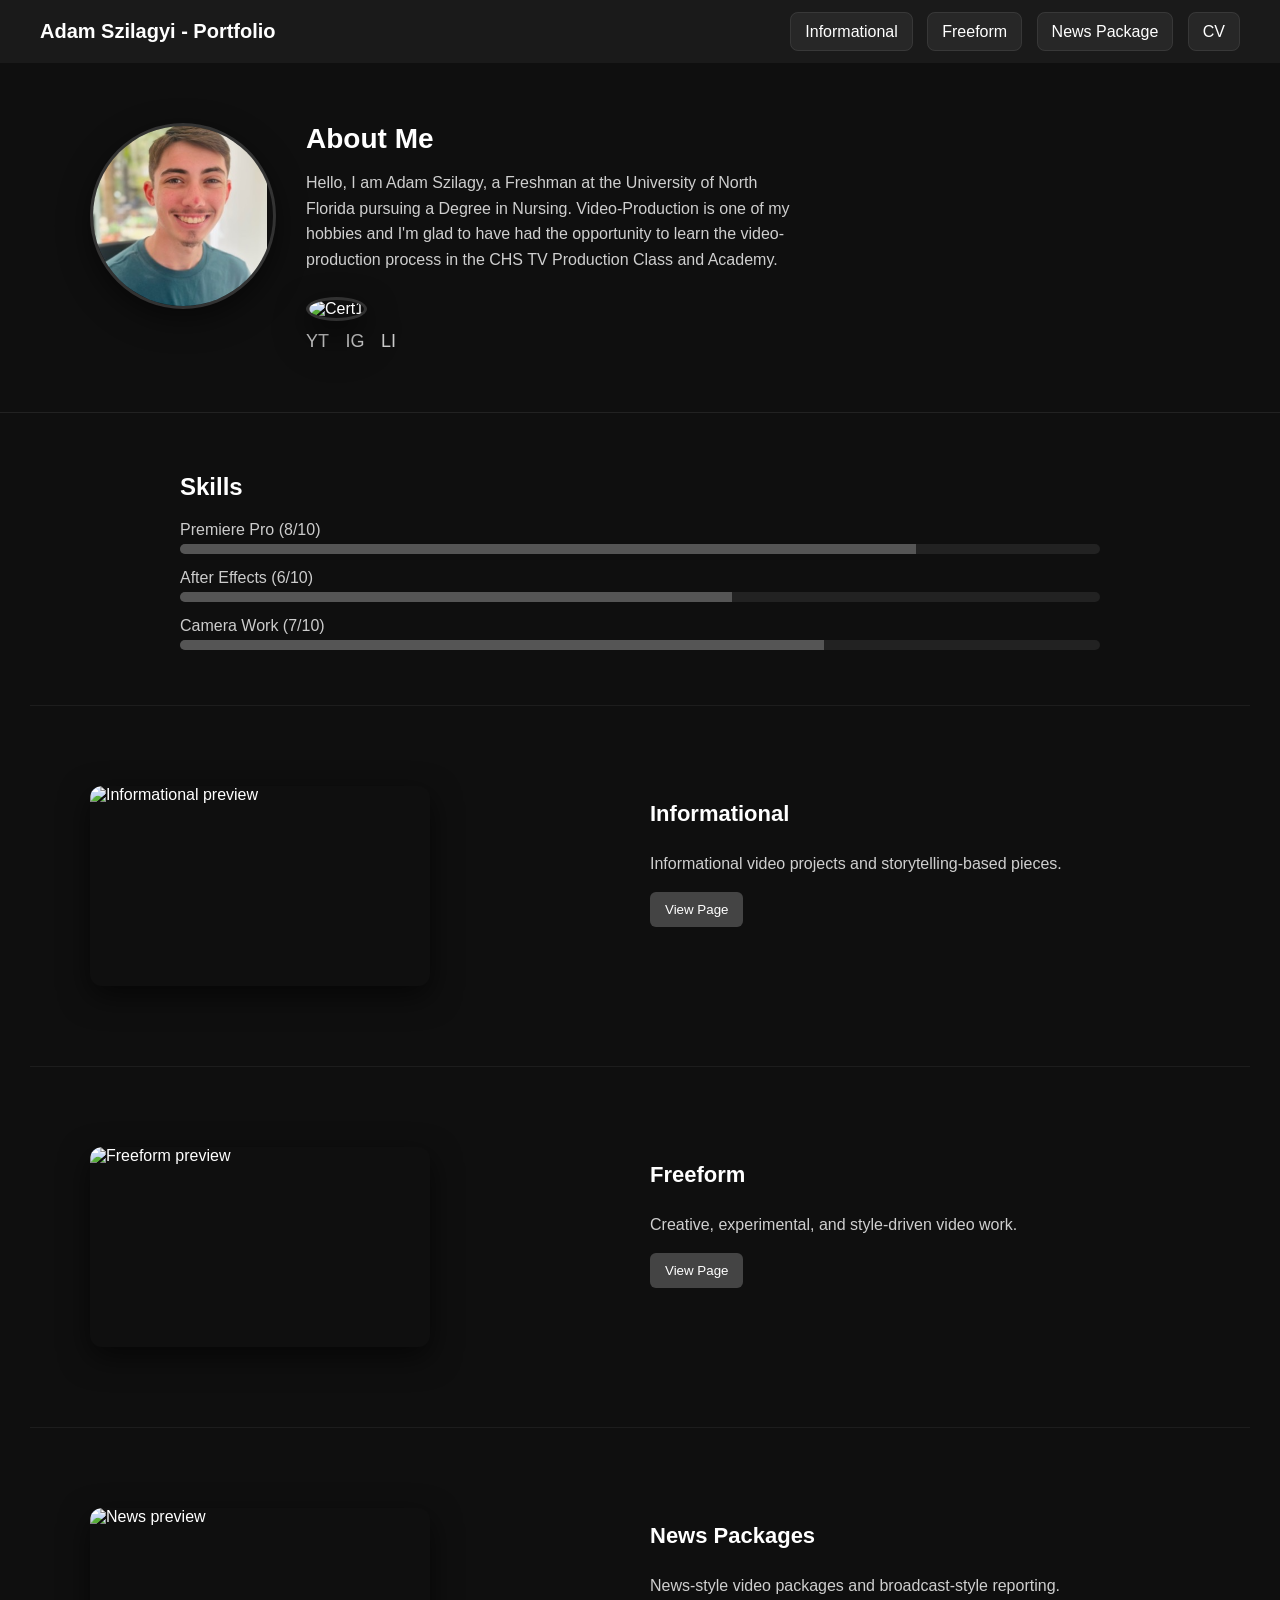
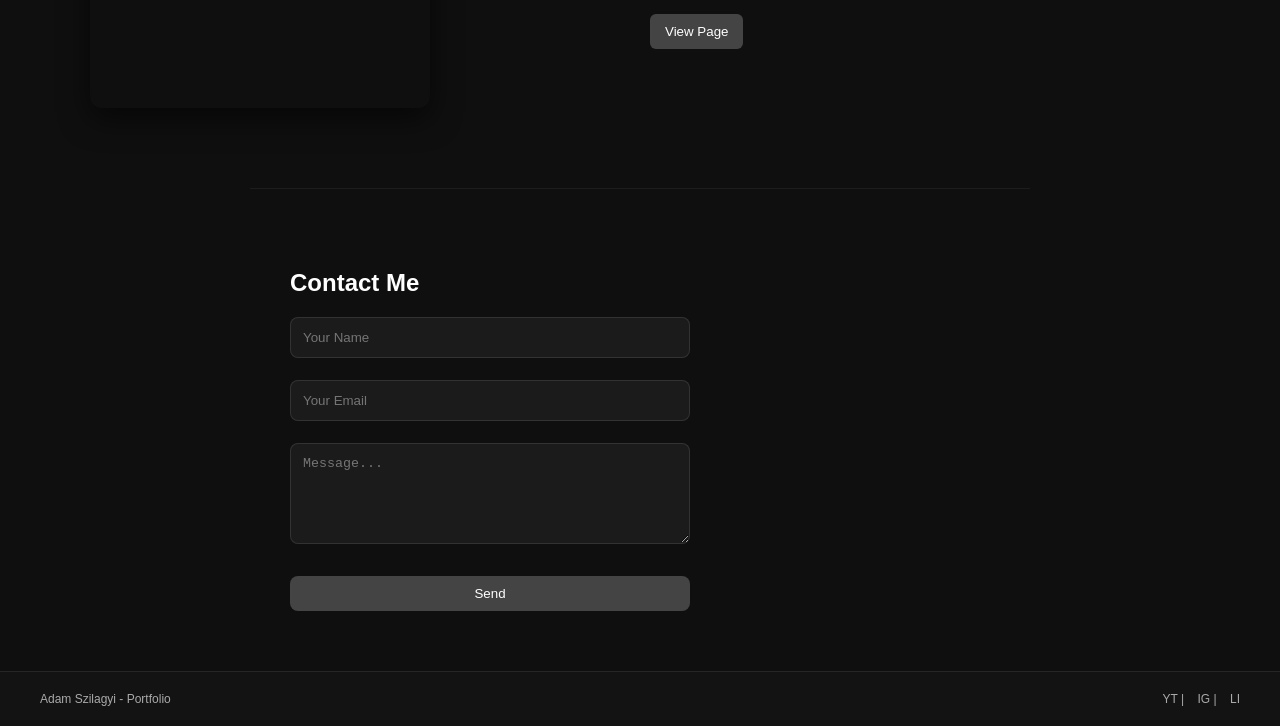
==== index.html @ 27963e6e "Added links to freeform section and fixed tag formatting" ====
<!doctype html>
<html lang="en">
  <head>
    <meta charset="UTF-8" />
    <meta name="viewport" content="width=device-width, initial-scale=1.0" />
    <title>Adam Szilagyi - Portfolio</title>

    <link rel="stylesheet" href="styles.css" />
  </head>

  <body>
    <!-- HEADER -->
    <header>
      <a href="index.html" class="title">Adam Szilagyi - Portfolio</a>

      <div class="nav-buttons">
        <a href="informational.html">Informational</a>
        <a href="freeform.html">Freeform</a>
        <a href="news.html">News Package</a>
        <a href="cv.pdf" target="_blank">CV</a>
      </div>
    </header>

    <!-- ABOUT -->
    <section class="about fade-in">
      <img class="headshot" src="images/headshot.jpg" alt="Headshot" />

      <div>
        <h2>About Me</h2>
        <p>
          Hello, I am Adam Szilagy, a Freshman at the University of North
          Florida pursuing a Degree in Nursing. Video-Production is one of my
          hobbies and I'm glad to have had the opportunity to learn the
          video-production process in the CHS TV Production Class and Academy.
        </p>

        <img class="cert" src="images/premiere-cert.png" alt="Cert1" />

        <div class="socials">
          <a href="https://www.youtube.com/">YT</a>
          <a href="https://www.instagram.com">IG</a>
          <a href="https://www.linkedin.com/">LI</a>
        </div>
      </div>
    </section>

    <!-- SKILLS -->
    <section class="skills fade-in">
      <h2>Skills</h2>

      <div class="skill">
        <div class="skill-name">Premiere Pro (8/10)</div>
        <div class="bar"><div class="bar-fill" style="width: 80%"></div></div>
      </div>

      <div class="skill">
        <div class="skill-name">After Effects (6/10)</div>
        <div class="bar"><div class="bar-fill" style="width: 60%"></div></div>
      </div>

      <div class="skill">
        <div class="skill-name">Camera Work (7/10)</div>
        <div class="bar"><div class="bar-fill" style="width: 70%"></div></div>
      </div>
    </section>

    <!-- ROW 1 -->
    <section class="row fade-in">
      <img id="img1" src="images/info1.jpg" alt="Informational preview" />

      <div class="desc">
        <h3>Informational</h3>
        <p>Informational video projects and storytelling-based pieces.</p>
        <button onclick="location.href = 'informational.html'">
          View Page
        </button>
      </div>
    </section>

    <!-- ROW 2 -->
    <section class="row fade-in">
      <img id="img2" src="images/free1.jpg" alt="Freeform preview" />

      <div class="desc">
        <h3>Freeform</h3>
        <p>Creative, experimental, and style-driven video work.</p>
        <button onclick="location.href = 'freeform.html'">View Page</button>
      </div>
    </section>

    <!-- ROW 3 -->
    <section class="row fade-in">
      <img id="img3" src="images/news1.jpg" alt="News preview" />

      <div class="desc">
        <h3>News Packages</h3>
        <p>News-style video packages and broadcast-style reporting.</p>
        <button onclick="location.href = 'news.html'">View Page</button>
      </div>
    </section>

    <!-- CONTACT -->
    <section class="contact fade-in">
      <h2>Contact Me</h2>

      <form action="https://formspree.io/f/mwvaejre" method="POST">
        <input type="text" name="name" placeholder="Your Name" required />
        <input type="email" name="email" placeholder="Your Email" required />
        <textarea name="message" placeholder="Message..." rows="5"></textarea>
        <button class="submit" type="submit">Send</button>
      </form>
    </section>

    <!-- FOOTER -->
    <footer>
      <div>Adam Szilagyi - Portfolio</div>

      <div>
        <a href="https://www.youtube.com/">YT</a> |
        <a href="https://www.instagram.com">IG</a> |
        <a href="https://www.linkedin.com/">LI</a>
      </div>
    </footer>

    <!-- SLIDESHOW SCRIPT -->
    <script>
      const infoImgs = [
        "images/info1.jpg",
        "images/info2.jpg",
        "images/info3.jpg",
        "images/info4.jpg",
      ];

      const freeImgs = [
        "images/free1.jpg",
        "images/free2.jpg",
        "images/free3.jpg",
      ];

      const newsImgs = [
        "images/news1.jpg",
        "images/news2.jpg",
        "images/news3.jpg",
      ];

      let i1 = 0,
        i2 = 0,
        i3 = 0;

      setInterval(() => {
        i1 = (i1 + 1) % infoImgs.length;
        document.getElementById("img1").src = infoImgs[i1];

        i2 = (i2 + 1) % freeImgs.length;
        document.getElementById("img2").src = freeImgs[i2];

        i3 = (i3 + 1) % newsImgs.length;
        document.getElementById("img3").src = newsImgs[i3];
      }, 2500);
    </script>

    <script>
      const observer = new IntersectionObserver((entries) => {
        entries.forEach((entry) => {
          if (entry.isIntersecting) {
            entry.target.classList.add("show");
          }
        });
      });

      document.querySelectorAll(".fade-in").forEach((el) => {
        observer.observe(el);
      });
    </script>
  </body>
</html>
---- styles.css ----
body {
  margin: 0;
  font-family: Arial, sans-serif;
  background: #0f0f0f;
  color: white;
}

/* HEADER */
header {
  display: flex;
  justify-content: space-between;
  align-items: center;
  padding: 20px 40px;
  background: #1a1a1a;
  position: sticky;
  top: 0;

  z-index: 1000;
}

.title {
  font-size: 20px;
  font-weight: bold;
  color: white;
  text-decoration: none;
  cursor: pointer;
  transition: opacity 0.2s ease;
}

.title:hover {
  transform: scale(1.05);
  opacity: 0.8;
  transition:
    opacity 0.2s,
    transform 0.2s;
}

.nav-buttons a {
  margin-left: 10px;
  padding: 10px 14px;
  background: #333;
  color: white;
  text-decoration: none;
  border-radius: 6px;
  transition: 0.2s;
}

.nav-buttons a:hover {
  background: #555;
}

/* ABOUT */
.about {
  display: flex;
  gap: 20px;
  padding: 40px;
  align-items: center;
}

/* HEADSHOT */
.headshot {
  width: 180px !important;
  height: 180px !important;
  border-radius: 50%;
  object-fit: cover;
}

.cert {
  width: 80px !important;
  height: auto !important;
  margin-top: 10px !important;
}

.socials a {
  margin-right: 10px;
  color: white;
  text-decoration: none;
  font-size: 18px;
}

/* ROWS */
.row {
  display: flex;
  align-items: center;
  justify-content: space-between;
  padding: 40px;
  border-top: 1px solid #222;
}

.row img {
  width: 300px;
  height: 180px;
  object-fit: cover;
  border-radius: 10px;
}

.desc {
  max-width: 400px;
  padding: 0 20px;
}

.row button {
  padding: 10px 15px;
  border: none;
  border-radius: 6px;
  background: #444;
  color: white;
  cursor: pointer;
}

.row button:hover {
  background: #666;
}

/* CONTACT */
.contact {
  padding: 40px;
  border-top: 1px solid #222;
}

form {
  display: flex;
  flex-direction: column;
  max-width: 400px;
}

input,
textarea {
  margin-bottom: 10px;
  padding: 10px;
  border: none;
  border-radius: 5px;
}

button.submit {
  background: #444;
  color: white;
  padding: 10px;
  border: none;
  cursor: pointer;
}

/* ===== FADE-IN SCROLL ANIMATION ===== */
.fade-in {
  opacity: 0;
  transform: translateY(20px);
  transition: all 0.8s ease;
}

.fade-in.show {
  opacity: 1;
  transform: translateY(0);
}

/* ===== SKILLS SECTION ===== */
.skills {
  padding-top: 40px;
  padding-bottom: 40px;
  padding-left: 180px;
  padding-right: 180px;
  border-top: 1px solid #222;
}

.skill {
  margin-bottom: 15px;
}

.skill-name {
  margin-bottom: 5px;
  color: #ccc;
}

.bar {
  width: 100%;
  background: #222;
  height: 10px;
  border-radius: 5px;
  overflow: hidden;
}

.bar-fill {
  height: 100%;
  background: #555;
}

/* FOOTER */
footer {
  display: flex;
  justify-content: space-between;
  padding: 20px 40px;
  background: #1a1a1a;
  font-size: 12px;
}

.nav-buttons a {
  margin-left: 10px;
  padding: 10px 14px;
  background: rgba(255, 255, 255, 0.06);
  color: #fff;
  text-decoration: none;
  border-radius: 8px;
  transition: all 0.25s ease;
  border: 1px solid rgba(255, 255, 255, 0.08);
}

.nav-buttons a:hover {
  transform: translateY(-2px);
  background: rgba(255, 255, 255, 0.15);
  box-shadow: 0 6px 20px rgba(0, 0, 0, 0.4);
}

/* =========================
   ABOUT SECTION
========================= */
.about {
  display: flex;
  gap: 30px;
  padding: 60px 40px;
  align-items: flex-start;
  max-width: 1100px;
  margin: auto;
}

.about img {
  width: 150px;
  height: 150px;
  border-radius: 50%;
  object-fit: cover;
  border: 3px solid rgba(255, 255, 255, 0.15);
  box-shadow: 0 10px 30px rgba(0, 0, 0, 0.5);
  flex-shrink: 0;
}

.about > div {
  flex: 1;
  max-width: 500px;
}

.about h2 {
  margin: 0 0 15px 0;
  font-size: 28px;
}

.about p {
  color: #cfcfcf;
  line-height: 1.6;
  margin: 0 0 15px 0;
}

.cert {
  width: 130px;
  margin-top: 10px;
  filter: drop-shadow(0 10px 15px rgba(0, 0, 0, 0.4));
}

.socials {
  margin-top: 10px;
}

.socials a {
  margin-right: 12px;
  font-size: 18px;
  color: #ccc;
  transition: 0.2s;
}

.socials a:hover {
  color: white;
  transform: scale(1.1);
}

/* =========================
   ROW SECTIONS
========================= */
.row {
  display: flex;
  align-items: flex-start;
  justify-content: flex-start;
  padding: 80px 60px;
  border-top: 1px solid rgba(255, 255, 255, 0.06);
  max-width: 1100px;
  margin: auto;
  gap: 200px;
}

.row img {
  width: 340px;
  height: 200px;
  object-fit: cover;
  border-radius: 12px;
  box-shadow: 0 10px 30px rgba(0, 0, 0, 0.6);
  transition: transform 0.3s ease;
  flex-shrink: 0;
}

.row img:hover {
  transform: scale(1.03);
}

.desc {
  max-width: 420px;
  display: flex;
  flex-direction: column;
}

.desc h3 {
  font-size: 22px;
  margin: 0 0 10px 0;
  min-height: 55px;
  display: flex;
  align-items: center;
}

.desc button {
  align-self: flex-start;
  margin: 0 0 15px 0;
}

.desc p {
  color: #cfcfcf;
  margin: 0 0 15px 0;
  line-height: 1.6;
}

/* BUTTONS */
button {
  margin-top: 10px;
  padding: 10px 16px;
  border: none;
  border-radius: 8px;
  background: linear-gradient(135deg, #444, #222);
  color: white;
  cursor: pointer;
  transition: all 0.25s ease;
}

button:hover {
  transform: translateY(-2px);
  background: linear-gradient(135deg, #666, #333);
  box-shadow: 0 8px 25px rgba(0, 0, 0, 0.4);
}

/* =========================
   CONTACT
========================= */
.contact {
  padding: 60px 40px;
  max-width: 700px;
  margin: auto;
  border-top: 1px solid rgba(255, 255, 255, 0.06);
}

form {
  display: flex;
  flex-direction: column;
  gap: 12px;
}

input,
textarea {
  padding: 12px;
  border-radius: 8px;
  border: 1px solid rgba(255, 255, 255, 0.1);
  background: rgba(255, 255, 255, 0.05);
  color: white;
  outline: none;
}

input:focus,
textarea:focus {
  border-color: rgba(255, 255, 255, 0.3);
}

/* =========================
   FOOTER
========================= */
footer {
  display: flex;
  justify-content: space-between;
  padding: 20px 40px;
  background: rgba(20, 20, 20, 0.8);
  border-top: 1px solid rgba(255, 255, 255, 0.08);
  font-size: 12px;
  color: #aaa;
}

footer a {
  color: #aaa;
  margin-left: 10px;
  text-decoration: none;
}

footer a:hover {
  color: white;
}

/* =========================
   PAGE LAYOUTS (for detail pages)
========================= */
.page-title {
  padding: 40px 40px 10px;
  font-size: 32px;
  font-weight: bold;
}

.page-desc {
  padding: 0 40px 40px;
  color: #aaa;
}

/* VIDEO SECTION */
.video-row {
  display: flex;
  align-items: flex-start;
  gap: 30px;
  padding: 30px 40px;
  border-top: 1px solid #222;
  max-width: 1100px;
  margin: 0 auto;
}

.video-row > div {
  display: flex;
  flex-direction: column;
  flex: 1;
}

.video-card {
  display: flex;
  flex-direction: column;
  text-decoration: none;
  color: white;
  transition: transform 0.2s ease;
  min-width: 280px;
  width: 280px;
  flex-shrink: 0;
}

.video-card:hover img {
  transform: scale(1.08);
}

.video-title {
  margin-bottom: 8px;
  font-weight: bold;
  font-size: 16px;
  min-height: 40px;
  display: flex;
  align-items: center;
}

.video-card img {
  width: 280px;
  height: 160px;
  object-fit: cover;
  border-radius: 10px;
  box-shadow: 0 6px 20px rgba(0, 0, 0, 0.4);
  transition: transform 0.3s ease;
}

.video-text {
  max-width: 550px;
  color: #ccc;
  line-height: 1.6;
  margin-bottom: 12px;
}

/* TAGS */
.video-tags {
  display: flex;
  gap: 8px;
  margin-top: 12px;
  flex-wrap: wrap;
}

.tag {
  display: inline-block;
  padding: 4px 10px;
  background: rgba(85, 85, 85, 0.6);
  color: #ddd;
  border-radius: 16px;
  font-size: 12px;
  font-weight: 500;
  border: 1px solid rgba(255, 255, 255, 0.1);
  transition: all 0.2s ease;
}

.tag:hover {
  background: rgba(85, 85, 85, 0.9);
  border-color: rgba(255, 255, 255, 0.3);
}

/* =========================
   MOBILE/IPHONE RESPONSIVE
========================= */
@media (max-width: 768px) {
  /* HEADER */
  header {
    padding: 15px 20px;
    flex-direction: column;
    gap: 15px;
  }

  .title {
    font-size: 18px;
  }

  .nav-buttons a {
    margin-left: 5px;
    padding: 8px 10px;
    font-size: 12px;
  }

  /* ABOUT SECTION */
  .about {
    flex-direction: column;
    padding: 40px 20px;
    gap: 20px;
    align-items: center;
  }

  .about img {
    width: 120px;
    height: 120px;
  }

  .about > div {
    max-width: 100%;
  }

  .about h2 {
    font-size: 22px;
  }

  /* SKILLS SECTION */
  .skills {
    padding: 30px 20px;
    padding-left: 20px;
    padding-right: 20px;
  }

  .skill {
    margin-bottom: 12px;
  }

  /* ROW SECTIONS */
  .row {
    flex-direction: column;
    padding: 40px 20px;
    gap: 20px;
    align-items: center;
  }

  .row img {
    width: 100%;
    height: auto;
    max-width: 300px;
  }

  .desc {
    max-width: 100%;
    text-align: center;
  }

  .desc h3 {
    min-height: auto;
    font-size: 18px;
    justify-content: center;
  }

  .desc button {
    align-self: center;
  }

  /* CONTACT */
  .contact {
    padding: 40px 20px;
    max-width: 100%;
  }

  form {
    max-width: 100%;
  }

  input,
  textarea {
    font-size: 16px;
  }

  /* VIDEO SECTION */
  .video-row {
    flex-direction: column;
    padding: 20px 20px;
    gap: 15px;
    align-items: center;
  }

  .video-card {
    min-width: 100%;
    width: 100%;
    max-width: 300px;
    justify-content: flex-start;
  }

  .video-card img {
    width: 100%;
    max-width: 300px;
    height: auto;
  }

  .video-title {
    min-height: 30px;
    font-size: 14px;
  }

  .video-text {
    max-width: 100%;
    font-size: 14px;
  }

  .page-title {
    padding: 20px 20px 10px;
    font-size: 24px;
  }

  .page-desc {
    padding: 0 20px 20px;
    font-size: 14px;
  }

  /* FOOTER */
  footer {
    flex-direction: column;
    gap: 15px;
    padding: 20px;
    text-align: center;
  }

  footer a {
    margin-left: 5px;
  }

  .tag {
    font-size: 11px;
    padding: 3px 8px;
  }

  button {
    padding: 8px 12px;
    font-size: 14px;
  }
}
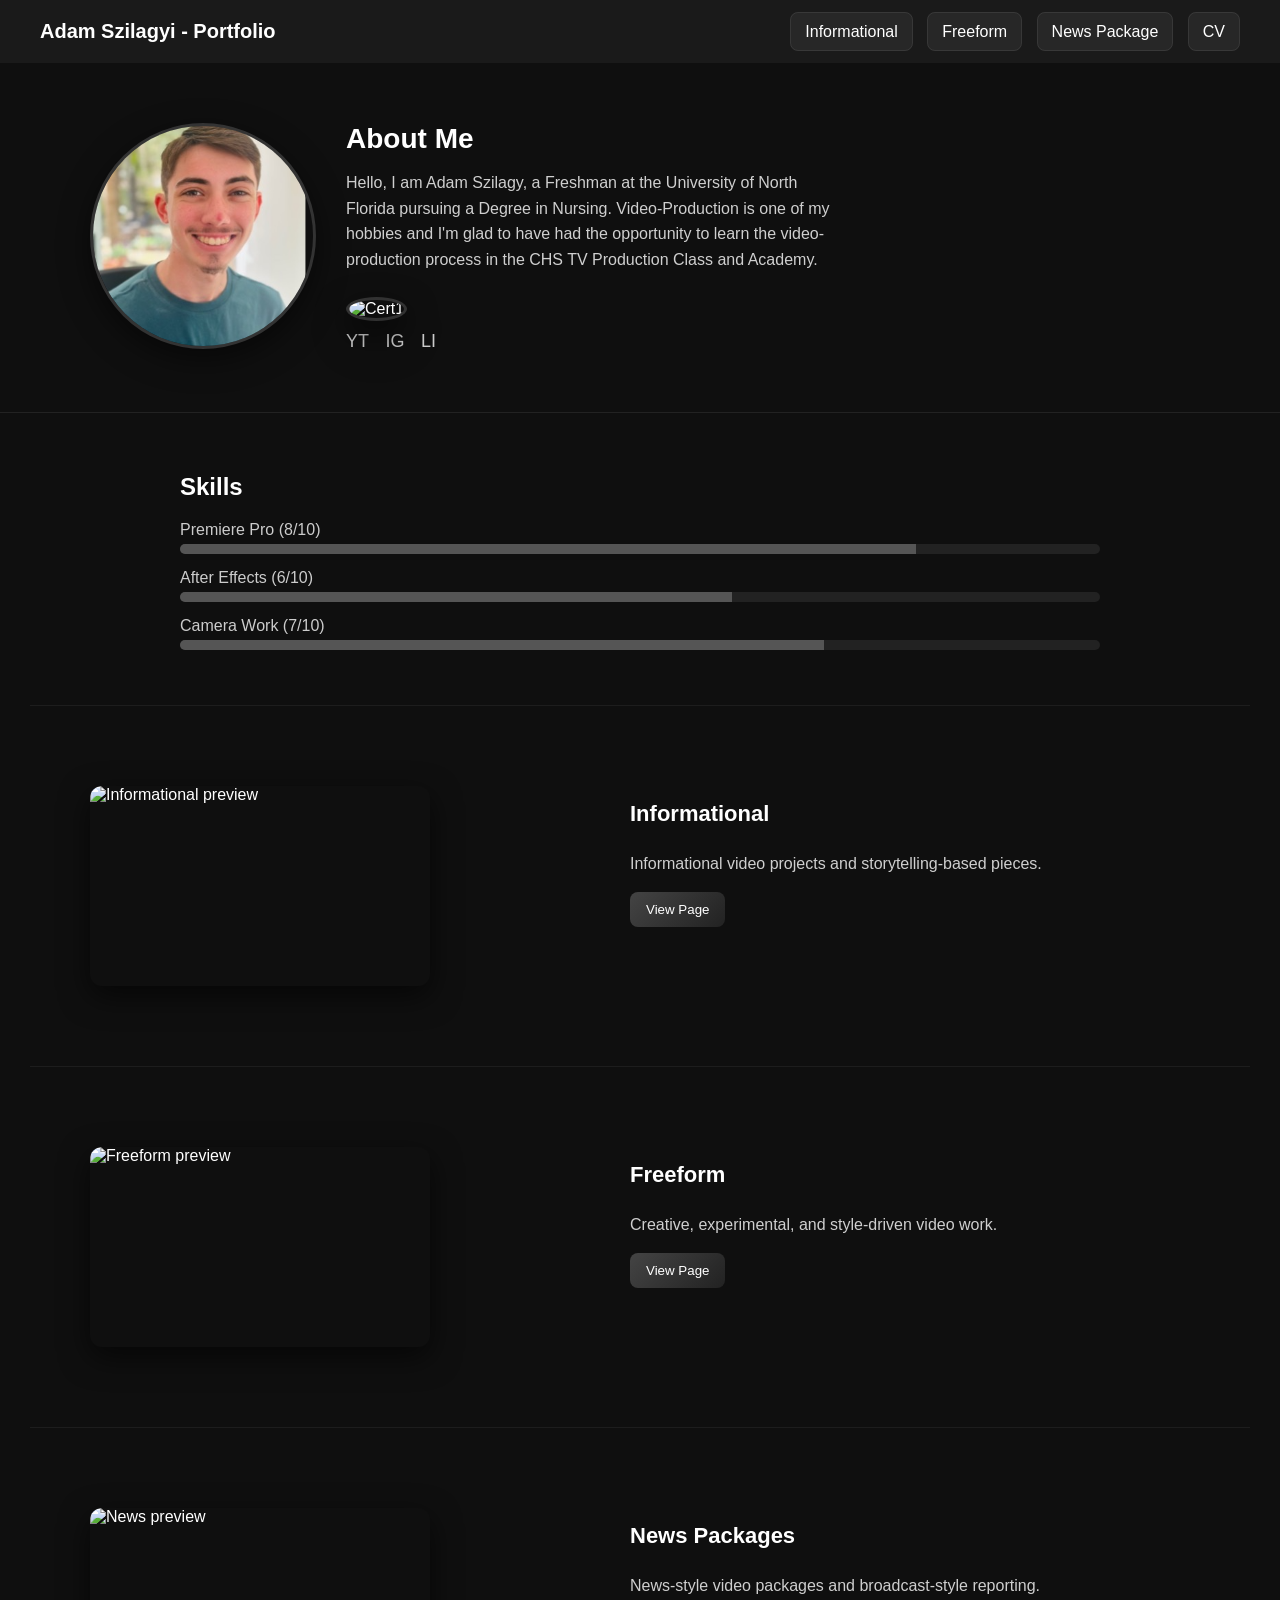
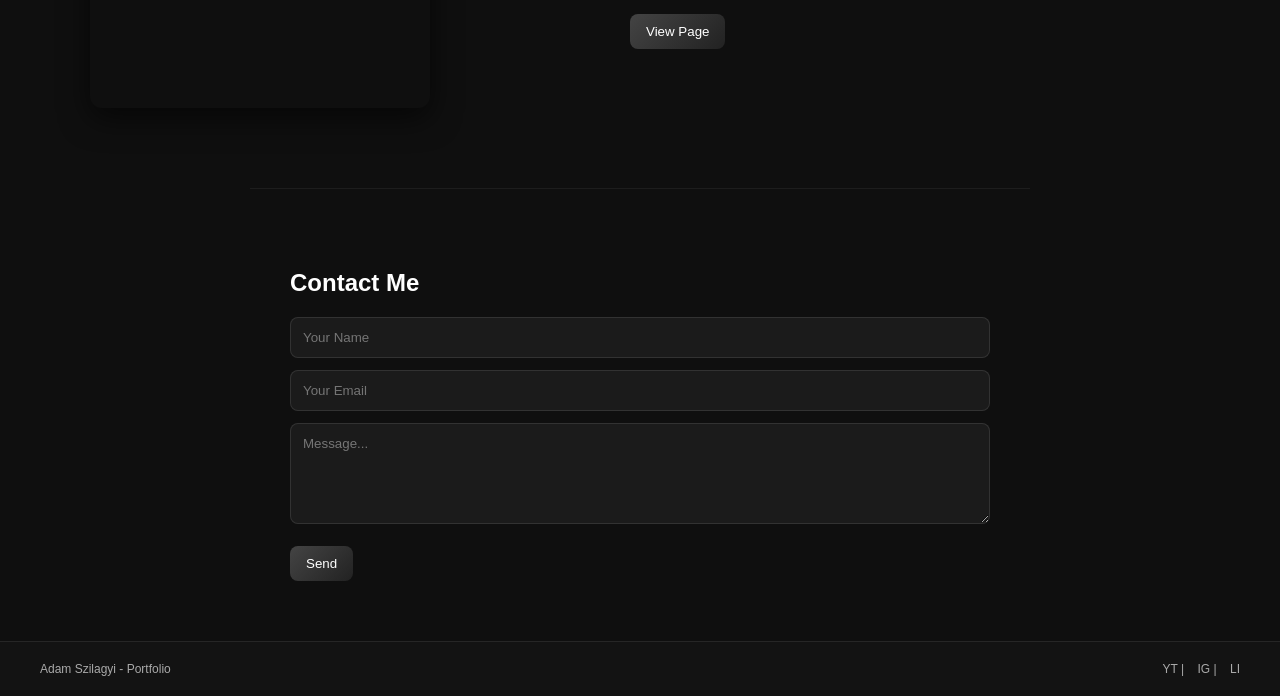
==== commit c4f2f532: "Reformatting and added links to footer" ====
--- a/index.html
+++ b/index.html
@@ -35,6 +35,7 @@
         </p>
 
         <img class="cert" src="images/premiere-cert.png" alt="Cert1" />
+        <!-- <img class="cert" src="images/after-effects-cert.png" alt="Cert2" /> -->
 
         <div class="socials">
           <a href="https://www.youtube.com/">YT</a>
--- a/styles.css
+++ b/styles.css
@@ -1,3 +1,6 @@
+/* ========================================
+   GLOBAL STYLES
+   ======================================== */
 body {
   margin: 0;
   font-family: Arial, sans-serif;
@@ -5,7 +8,9 @@
   color: white;
 }
 
-/* HEADER */
+/* ========================================
+   HEADER
+   ======================================== */
 header {
   display: flex;
   justify-content: space-between;
@@ -14,7 +19,6 @@
   background: #1a1a1a;
   position: sticky;
   top: 0;
-
   z-index: 1000;
 }
 
@@ -24,172 +28,14 @@
   color: white;
   text-decoration: none;
   cursor: pointer;
-  transition: opacity 0.2s ease;
+  transition:
+    opacity 0.2s ease,
+    transform 0.2s ease;
 }
 
 .title:hover {
   transform: scale(1.05);
   opacity: 0.8;
-  transition:
-    opacity 0.2s,
-    transform 0.2s;
-}
-
-.nav-buttons a {
-  margin-left: 10px;
-  padding: 10px 14px;
-  background: #333;
-  color: white;
-  text-decoration: none;
-  border-radius: 6px;
-  transition: 0.2s;
-}
-
-.nav-buttons a:hover {
-  background: #555;
-}
-
-/* ABOUT */
-.about {
-  display: flex;
-  gap: 20px;
-  padding: 40px;
-  align-items: center;
-}
-
-/* HEADSHOT */
-.headshot {
-  width: 180px !important;
-  height: 180px !important;
-  border-radius: 50%;
-  object-fit: cover;
-}
-
-.cert {
-  width: 80px !important;
-  height: auto !important;
-  margin-top: 10px !important;
-}
-
-.socials a {
-  margin-right: 10px;
-  color: white;
-  text-decoration: none;
-  font-size: 18px;
-}
-
-/* ROWS */
-.row {
-  display: flex;
-  align-items: center;
-  justify-content: space-between;
-  padding: 40px;
-  border-top: 1px solid #222;
-}
-
-.row img {
-  width: 300px;
-  height: 180px;
-  object-fit: cover;
-  border-radius: 10px;
-}
-
-.desc {
-  max-width: 400px;
-  padding: 0 20px;
-}
-
-.row button {
-  padding: 10px 15px;
-  border: none;
-  border-radius: 6px;
-  background: #444;
-  color: white;
-  cursor: pointer;
-}
-
-.row button:hover {
-  background: #666;
-}
-
-/* CONTACT */
-.contact {
-  padding: 40px;
-  border-top: 1px solid #222;
-}
-
-form {
-  display: flex;
-  flex-direction: column;
-  max-width: 400px;
-}
-
-input,
-textarea {
-  margin-bottom: 10px;
-  padding: 10px;
-  border: none;
-  border-radius: 5px;
-}
-
-button.submit {
-  background: #444;
-  color: white;
-  padding: 10px;
-  border: none;
-  cursor: pointer;
-}
-
-/* ===== FADE-IN SCROLL ANIMATION ===== */
-.fade-in {
-  opacity: 0;
-  transform: translateY(20px);
-  transition: all 0.8s ease;
-}
-
-.fade-in.show {
-  opacity: 1;
-  transform: translateY(0);
-}
-
-/* ===== SKILLS SECTION ===== */
-.skills {
-  padding-top: 40px;
-  padding-bottom: 40px;
-  padding-left: 180px;
-  padding-right: 180px;
-  border-top: 1px solid #222;
-}
-
-.skill {
-  margin-bottom: 15px;
-}
-
-.skill-name {
-  margin-bottom: 5px;
-  color: #ccc;
-}
-
-.bar {
-  width: 100%;
-  background: #222;
-  height: 10px;
-  border-radius: 5px;
-  overflow: hidden;
-}
-
-.bar-fill {
-  height: 100%;
-  background: #555;
-}
-
-/* FOOTER */
-footer {
-  display: flex;
-  justify-content: space-between;
-  padding: 20px 40px;
-  background: #1a1a1a;
-  font-size: 12px;
 }
 
 .nav-buttons a {
@@ -209,9 +55,9 @@
   box-shadow: 0 6px 20px rgba(0, 0, 0, 0.4);
 }
 
-/* =========================
+/* ========================================
    ABOUT SECTION
-========================= */
+   ======================================== */
 .about {
   display: flex;
   gap: 30px;
@@ -247,12 +93,28 @@
   margin: 0 0 15px 0;
 }
 
+/* ========================================
+   HEADSHOT & CERTIFICATIONS
+   ======================================== */
+.headshot {
+  width: 220px !important;
+  height: 220px !important;
+  border-radius: 50%;
+  object-fit: cover;
+}
+
 .cert {
-  width: 130px;
+  width: 110px !important;
+  height: 110px !important;
+  border-radius: 50%;
   margin-top: 10px;
+  object-fit: cover;
   filter: drop-shadow(0 10px 15px rgba(0, 0, 0, 0.4));
 }
 
+/* ========================================
+   SOCIAL LINKS
+   ======================================== */
 .socials {
   margin-top: 10px;
 }
@@ -261,7 +123,8 @@
   margin-right: 12px;
   font-size: 18px;
   color: #ccc;
-  transition: 0.2s;
+  text-decoration: none;
+  transition: all 0.2s ease;
 }
 
 .socials a:hover {
@@ -269,9 +132,9 @@
   transform: scale(1.1);
 }
 
-/* =========================
+/* ========================================
    ROW SECTIONS
-========================= */
+   ======================================== */
 .row {
   display: flex;
   align-items: flex-start;
@@ -322,7 +185,39 @@
   line-height: 1.6;
 }
 
-/* BUTTONS */
+/* ========================================
+   SKILLS SECTION
+   ======================================== */
+.skills {
+  padding: 40px 180px;
+  border-top: 1px solid #222;
+}
+
+.skill {
+  margin-bottom: 15px;
+}
+
+.skill-name {
+  margin-bottom: 5px;
+  color: #ccc;
+}
+
+.bar {
+  width: 100%;
+  background: #222;
+  height: 10px;
+  border-radius: 5px;
+  overflow: hidden;
+}
+
+.bar-fill {
+  height: 100%;
+  background: #555;
+}
+
+/* ========================================
+   BUTTONS
+   ======================================== */
 button {
   margin-top: 10px;
   padding: 10px 16px;
@@ -340,9 +235,9 @@
   box-shadow: 0 8px 25px rgba(0, 0, 0, 0.4);
 }
 
-/* =========================
-   CONTACT
-========================= */
+/* ========================================
+   CONTACT SECTION
+   ======================================== */
 .contact {
   padding: 60px 40px;
   max-width: 700px;
@@ -364,6 +259,7 @@
   background: rgba(255, 255, 255, 0.05);
   color: white;
   outline: none;
+  font-family: Arial, sans-serif;
 }
 
 input:focus,
@@ -371,9 +267,13 @@
   border-color: rgba(255, 255, 255, 0.3);
 }
 
-/* =========================
+button.submit {
+  align-self: flex-start;
+}
+
+/* ========================================
    FOOTER
-========================= */
+   ======================================== */
 footer {
   display: flex;
   justify-content: space-between;
@@ -388,15 +288,16 @@
   color: #aaa;
   margin-left: 10px;
   text-decoration: none;
+  transition: color 0.2s ease;
 }
 
 footer a:hover {
   color: white;
 }
 
-/* =========================
+/* ========================================
    PAGE LAYOUTS (for detail pages)
-========================= */
+   ======================================== */
 .page-title {
   padding: 40px 40px 10px;
   font-size: 32px;
@@ -408,7 +309,9 @@
   color: #aaa;
 }
 
-/* VIDEO SECTION */
+/* ========================================
+   VIDEO SECTION
+   ======================================== */
 .video-row {
   display: flex;
   align-items: flex-start;
@@ -465,7 +368,9 @@
   margin-bottom: 12px;
 }
 
-/* TAGS */
+/* ========================================
+   TAGS
+   ======================================== */
 .video-tags {
   display: flex;
   gap: 8px;
@@ -490,11 +395,25 @@
   border-color: rgba(255, 255, 255, 0.3);
 }
 
-/* =========================
-   MOBILE/IPHONE RESPONSIVE
-========================= */
+/* ========================================
+   FADE-IN SCROLL ANIMATION
+   ======================================== */
+.fade-in {
+  opacity: 0;
+  transform: translateY(20px);
+  transition: all 0.8s ease;
+}
+
+.fade-in.show {
+  opacity: 1;
+  transform: translateY(0);
+}
+
+/* ========================================
+   MOBILE/RESPONSIVE (max-width: 768px)
+   ======================================== */
 @media (max-width: 768px) {
-  /* HEADER */
+  /* Header */
   header {
     padding: 15px 20px;
     flex-direction: column;
@@ -511,7 +430,7 @@
     font-size: 12px;
   }
 
-  /* ABOUT SECTION */
+  /* About Section */
   .about {
     flex-direction: column;
     padding: 40px 20px;
@@ -532,18 +451,16 @@
     font-size: 22px;
   }
 
-  /* SKILLS SECTION */
+  /* Skills Section */
   .skills {
     padding: 30px 20px;
-    padding-left: 20px;
-    padding-right: 20px;
   }
 
   .skill {
     margin-bottom: 12px;
   }
 
-  /* ROW SECTIONS */
+  /* Row Sections */
   .row {
     flex-direction: column;
     padding: 40px 20px;
@@ -572,7 +489,7 @@
     align-self: center;
   }
 
-  /* CONTACT */
+  /* Contact */
   .contact {
     padding: 40px 20px;
     max-width: 100%;
@@ -587,7 +504,7 @@
     font-size: 16px;
   }
 
-  /* VIDEO SECTION */
+  /* Video Section */
   .video-row {
     flex-direction: column;
     padding: 20px 20px;
@@ -599,7 +516,6 @@
     min-width: 100%;
     width: 100%;
     max-width: 300px;
-    justify-content: flex-start;
   }
 
   .video-card img {
@@ -618,6 +534,7 @@
     font-size: 14px;
   }
 
+  /* Page Layouts */
   .page-title {
     padding: 20px 20px 10px;
     font-size: 24px;
@@ -628,7 +545,7 @@
     font-size: 14px;
   }
 
-  /* FOOTER */
+  /* Footer */
   footer {
     flex-direction: column;
     gap: 15px;
@@ -640,11 +557,13 @@
     margin-left: 5px;
   }
 
+  /* Tags */
   .tag {
     font-size: 11px;
     padding: 3px 8px;
   }
 
+  /* Buttons */
   button {
     padding: 8px 12px;
     font-size: 14px;
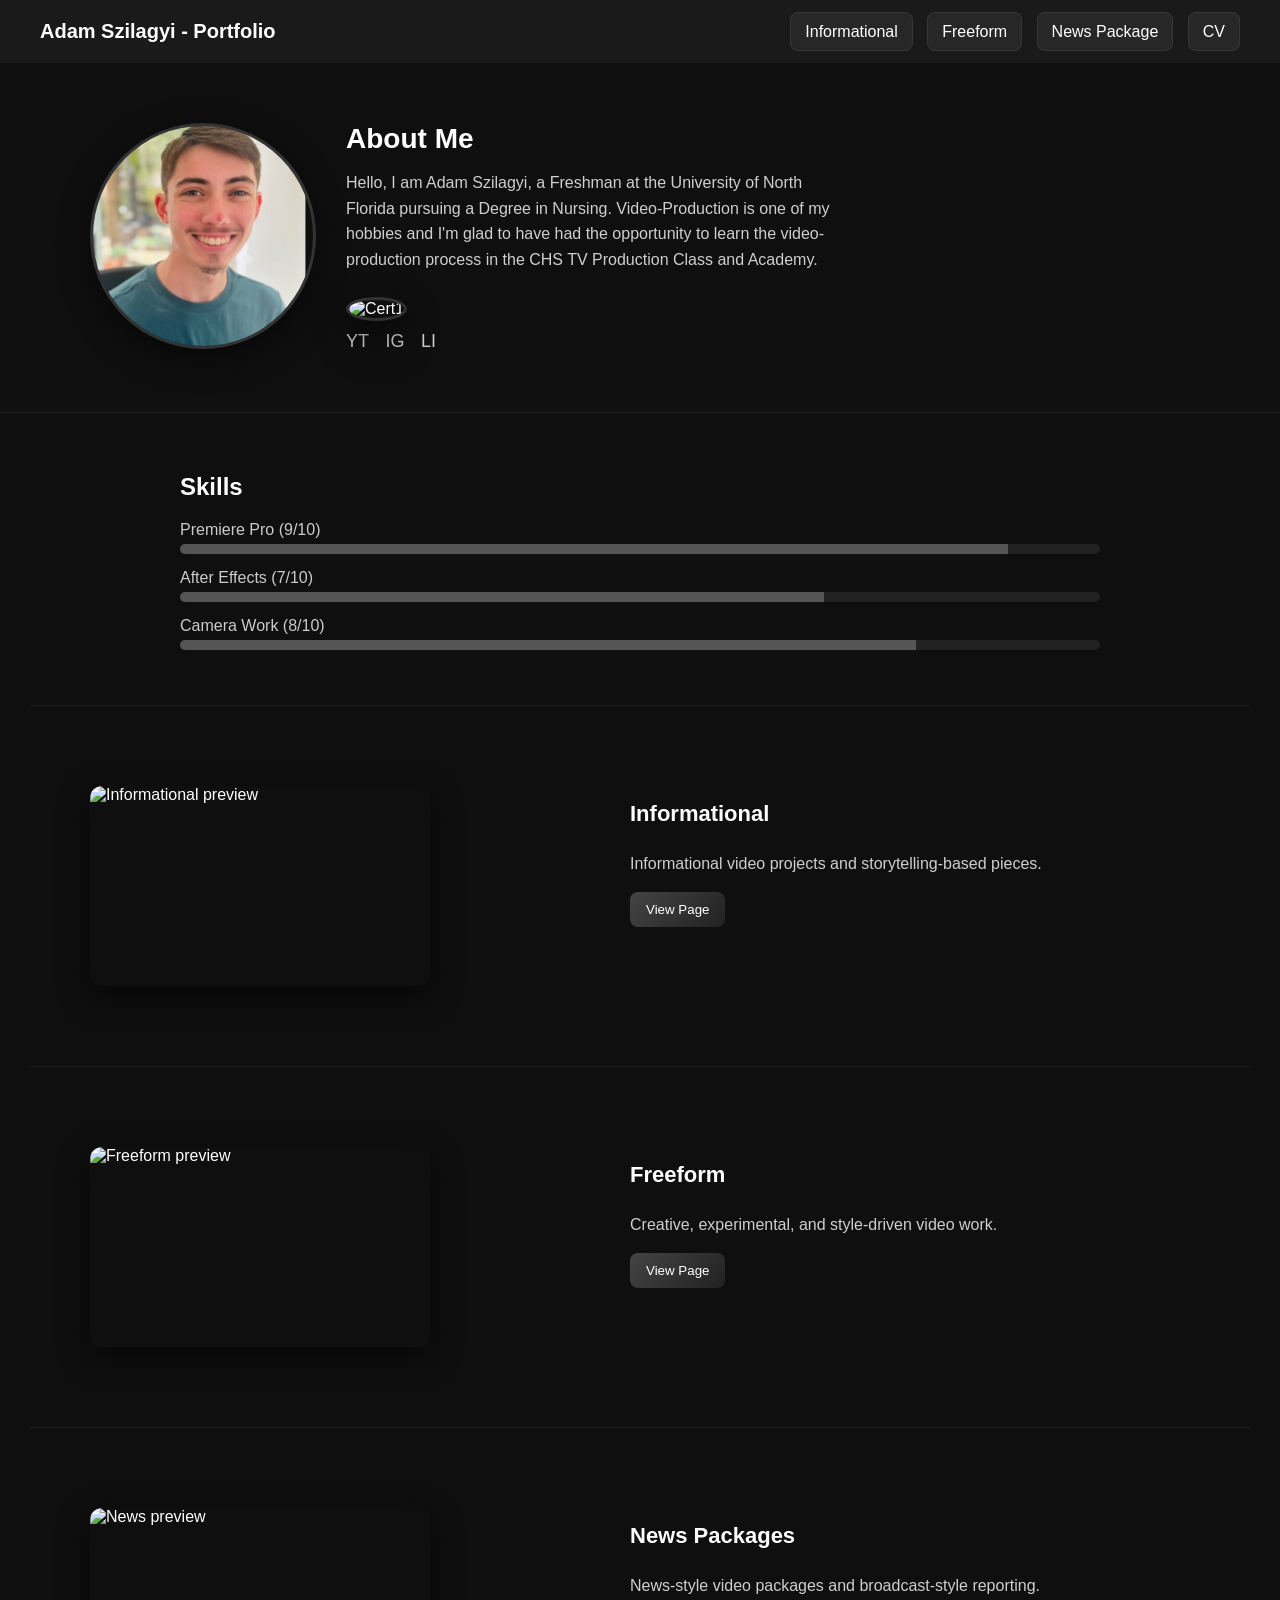
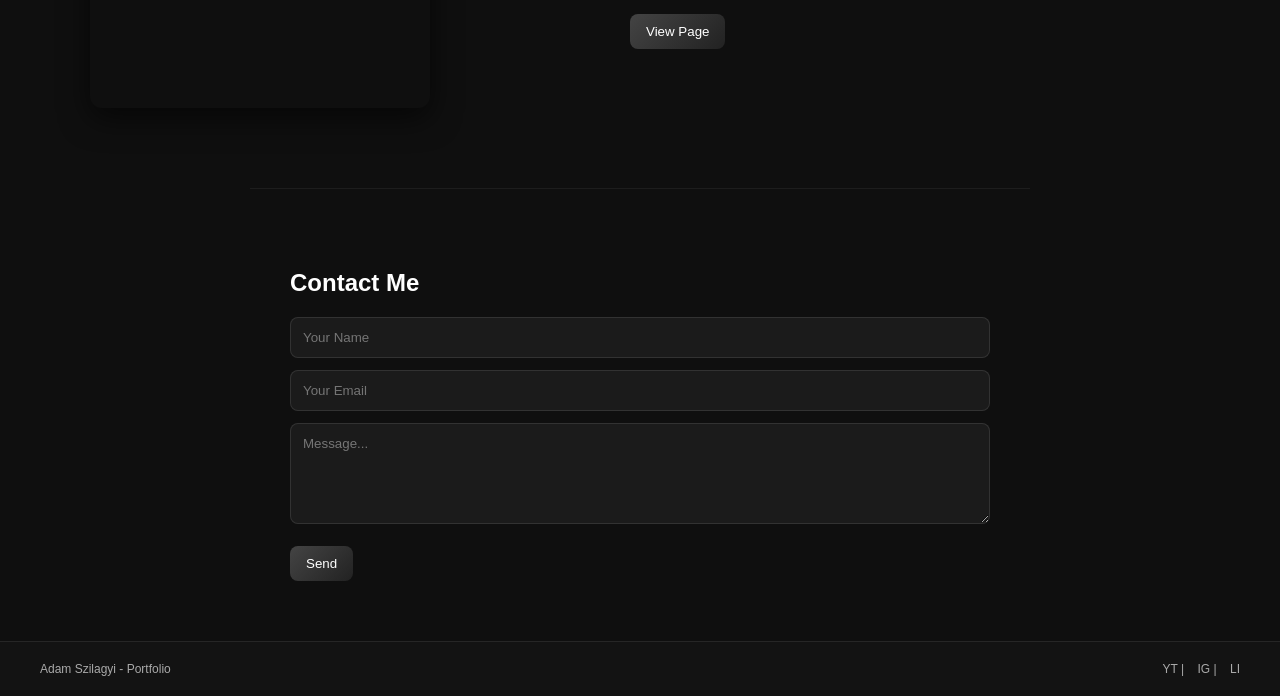
==== commit 05e169ab: "Update skill ratings in index.html" ====
--- a/index.html
+++ b/index.html
@@ -28,7 +28,7 @@
       <div>
         <h2>About Me</h2>
         <p>
-          Hello, I am Adam Szilagy, a Freshman at the University of North
+          Hello, I am Adam Szilagyi, a Freshman at the University of North
           Florida pursuing a Degree in Nursing. Video-Production is one of my
           hobbies and I'm glad to have had the opportunity to learn the
           video-production process in the CHS TV Production Class and Academy.
@@ -50,18 +50,18 @@
       <h2>Skills</h2>
 
       <div class="skill">
-        <div class="skill-name">Premiere Pro (8/10)</div>
-        <div class="bar"><div class="bar-fill" style="width: 80%"></div></div>
+        <div class="skill-name">Premiere Pro (9/10)</div>
+        <div class="bar"><div class="bar-fill" style="width: 90%"></div></div>
       </div>
 
       <div class="skill">
-        <div class="skill-name">After Effects (6/10)</div>
-        <div class="bar"><div class="bar-fill" style="width: 60%"></div></div>
+        <div class="skill-name">After Effects (7/10)</div>
+        <div class="bar"><div class="bar-fill" style="width: 70%"></div></div>
       </div>
 
       <div class="skill">
-        <div class="skill-name">Camera Work (7/10)</div>
-        <div class="bar"><div class="bar-fill" style="width: 70%"></div></div>
+        <div class="skill-name">Camera Work (8/10)</div>
+        <div class="bar"><div class="bar-fill" style="width: 80%"></div></div>
       </div>
     </section>
 
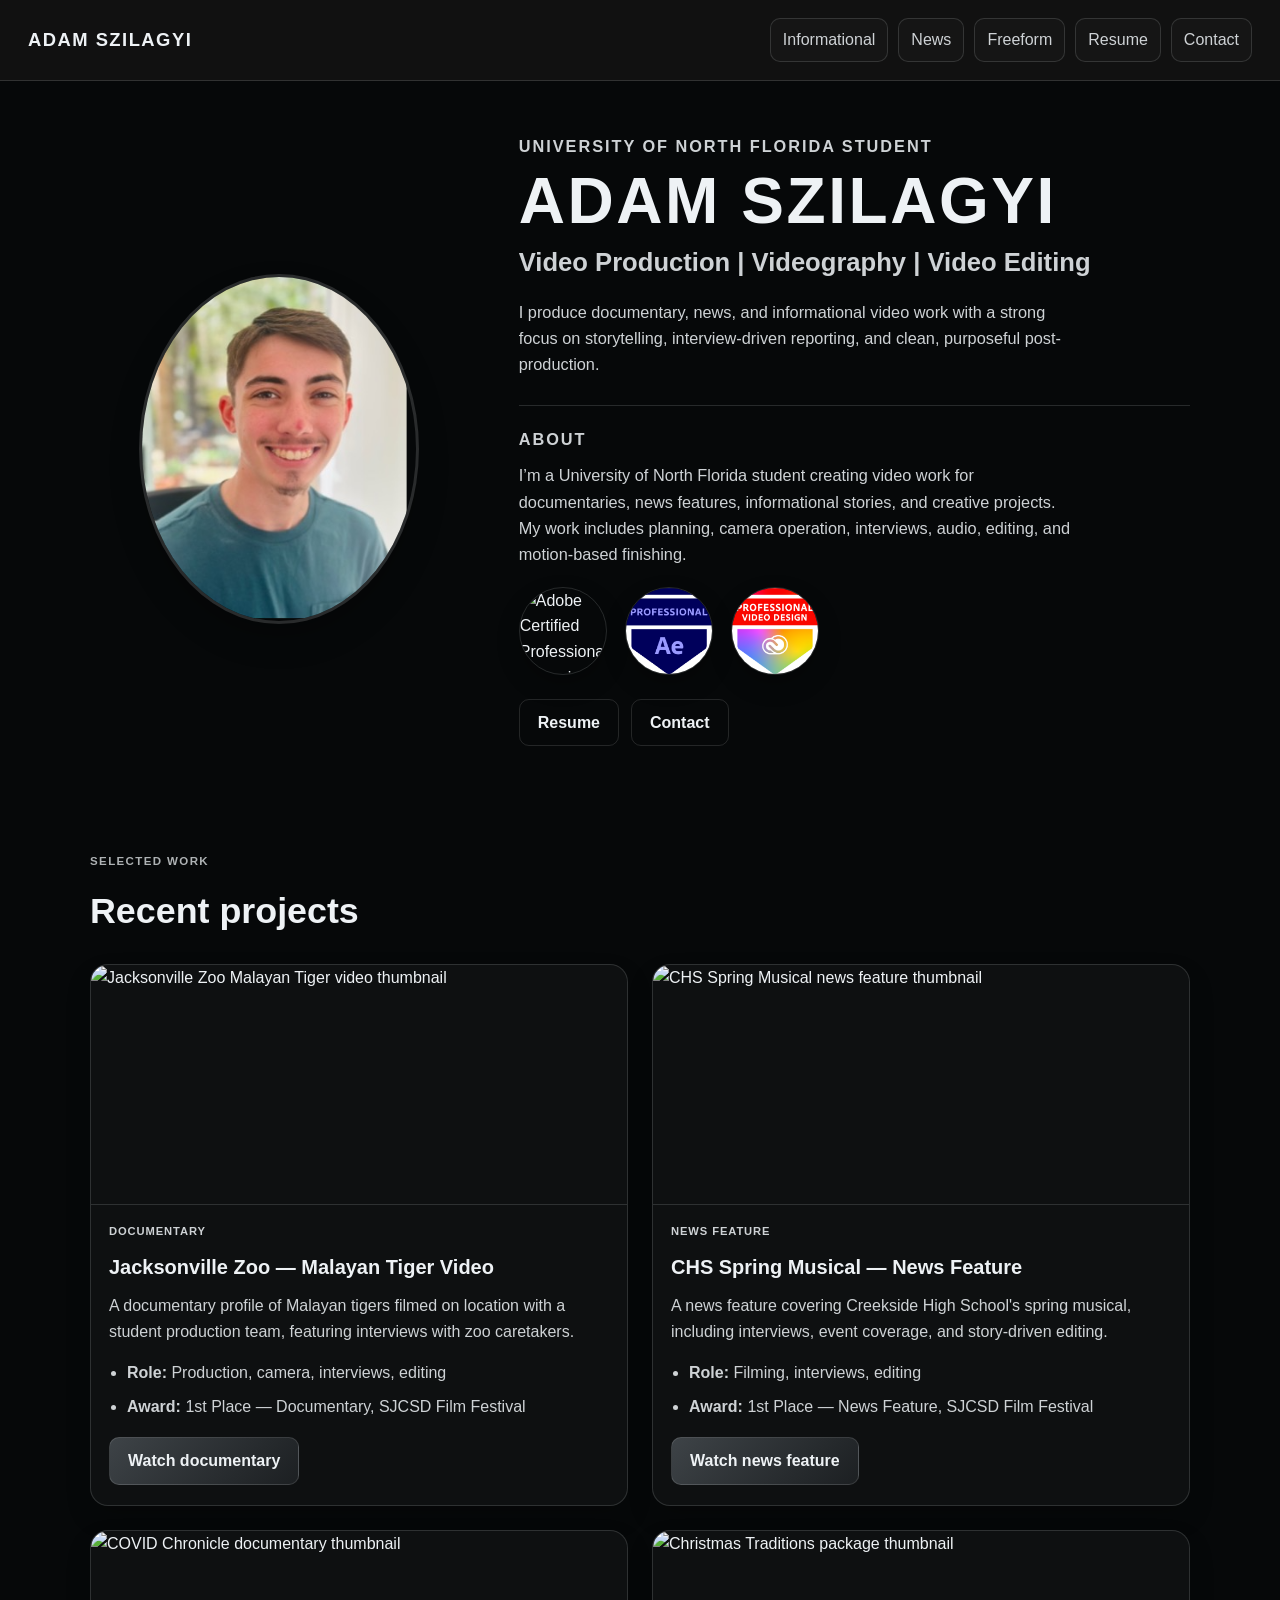
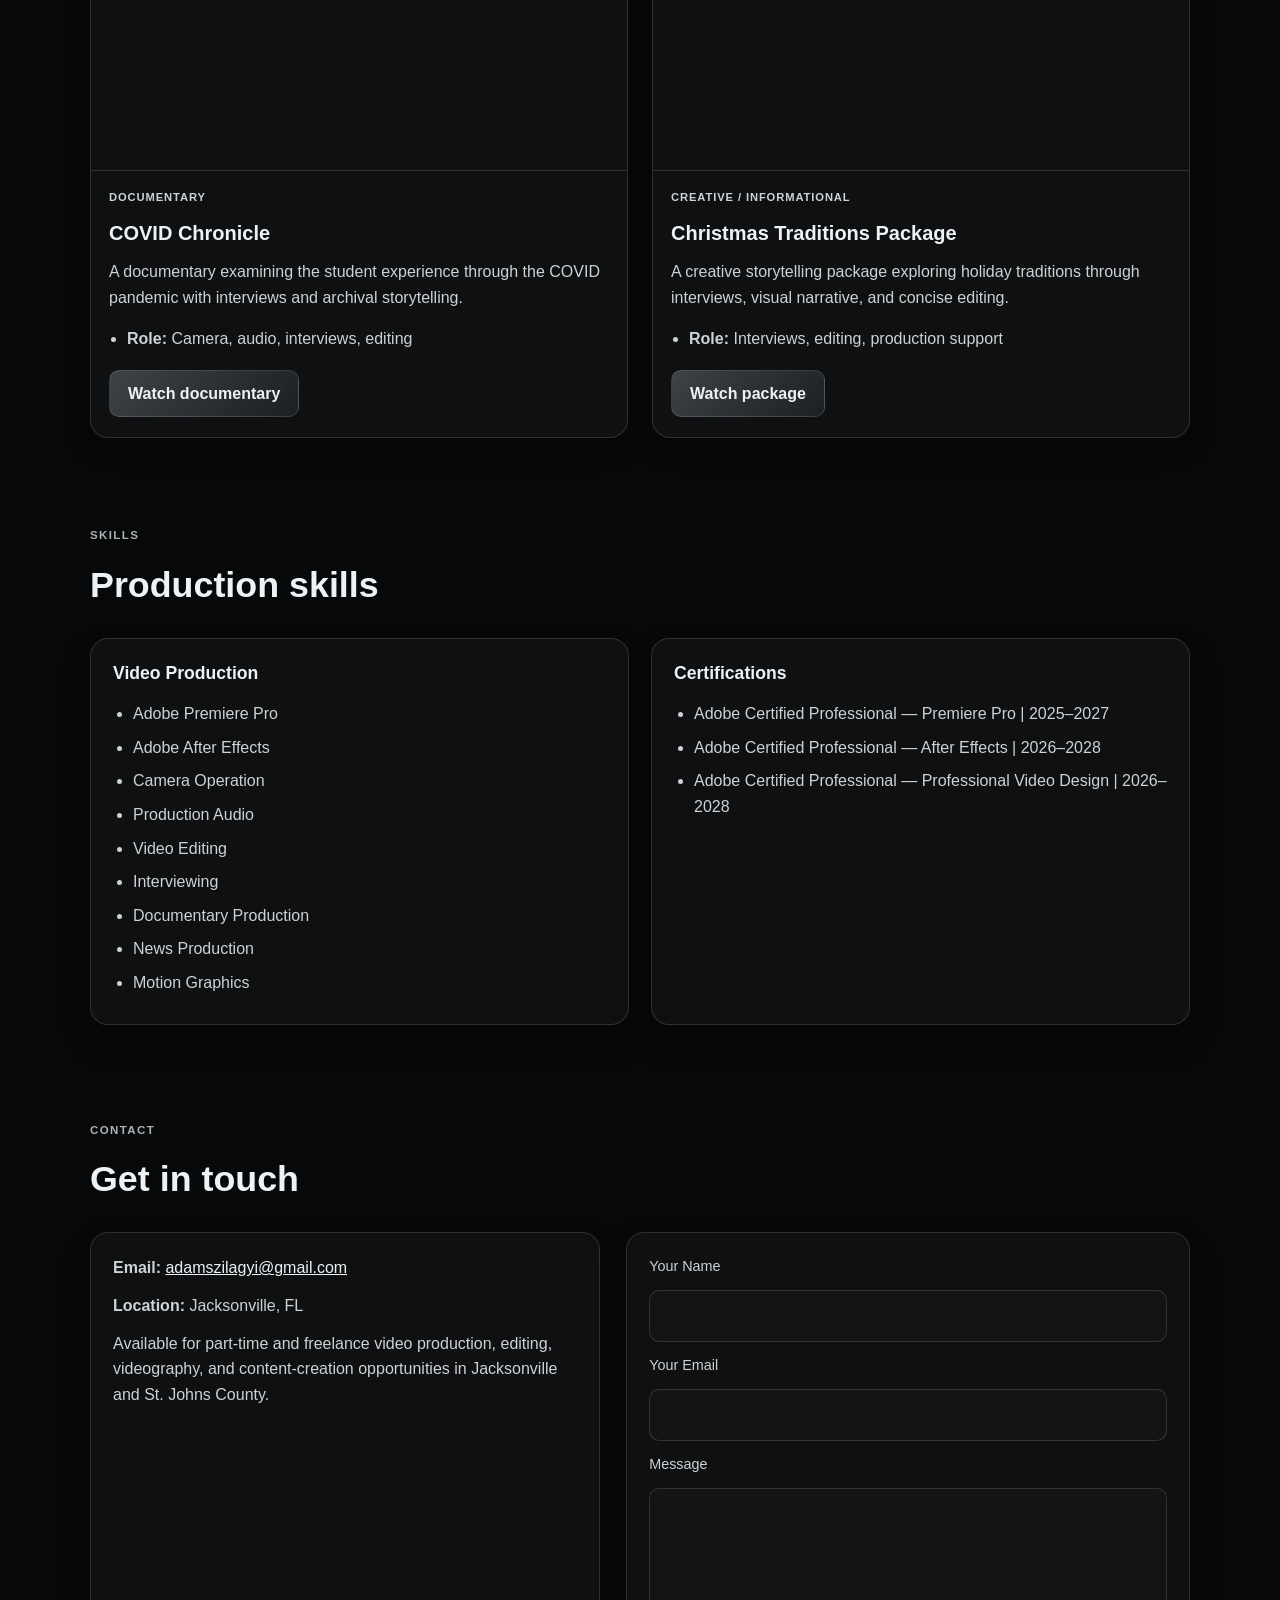
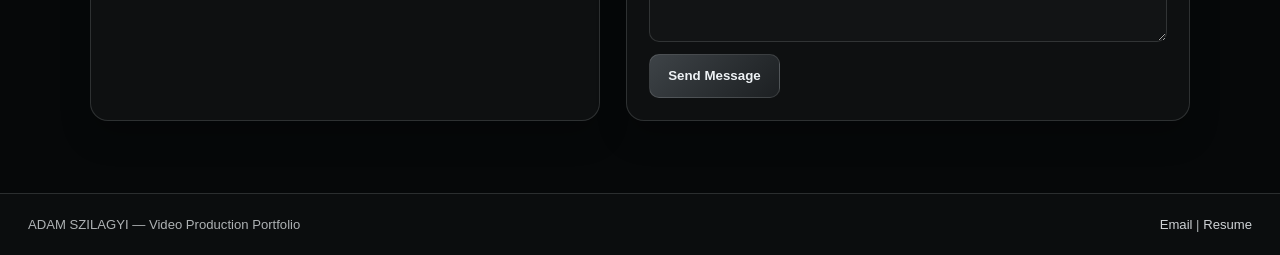
==== commit 1eb6ce86: "Refactor news page layout and styles; update video features and contact information" ====
--- a/index.html
+++ b/index.html
@@ -3,175 +3,333 @@
   <head>
     <meta charset="UTF-8" />
     <meta name="viewport" content="width=device-width, initial-scale=1.0" />
-    <title>Adam Szilagyi - Portfolio</title>
-
+    <meta
+      name="description"
+      content="Adam Szilagyi is a University of North Florida student with three years of hands-on video production experience producing documentaries, news features, informational videos, and creative projects."
+    />
+    <title>Adam Szilagyi | Video Production Portfolio</title>
     <link rel="stylesheet" href="styles.css" />
   </head>
 
   <body>
-    <!-- HEADER -->
     <header>
-      <a href="index.html" class="title">Adam Szilagyi - Portfolio</a>
-
-      <div class="nav-buttons">
+      <a href="index.html" class="title">ADAM SZILAGYI</a>
+
+      <nav class="nav-buttons" aria-label="Primary navigation">
         <a href="informational.html">Informational</a>
+        <a href="news.html">News</a>
         <a href="freeform.html">Freeform</a>
-        <a href="news.html">News Package</a>
-        <a href="cv.pdf" target="_blank">CV</a>
-      </div>
+        <a href="cv.pdf" target="_blank" rel="noopener noreferrer">Resume</a>
+        <a href="#contact">Contact</a>
+      </nav>
     </header>
 
-    <!-- ABOUT -->
-    <section class="about fade-in">
-      <img class="headshot" src="images/headshot.jpg" alt="Headshot" />
-
+    <main id="main-content">
+      <section class="hero section-shell fade-in">
+        <img
+          class="headshot"
+          src="images/headshot.jpg"
+          alt="Adam Szilagyi headshot"
+          width="320"
+          height="412"
+          decoding="async"
+        />
+
+        <div class="hero-copy">
+          <p class="eyebrow">UNIVERSITY OF NORTH FLORIDA STUDENT</p>
+          <h1>ADAM SZILAGYI</h1>
+          <h2>Video Production | Videography | Video Editing</h2>
+          <p>
+            I produce documentary, news, and informational video work with a
+            strong focus on storytelling, interview-driven reporting, and clean,
+            purposeful post-production.
+          </p>
+
+          <div class="about-inline">
+            <p class="eyebrow">About</p>
+            <p>
+              I’m a University of North Florida student creating video work for
+              documentaries, news features, informational stories, and creative
+              projects. My work includes planning, camera operation, interviews,
+              audio, editing, and motion-based finishing.
+            </p>
+
+            <div class="cert-badges" aria-label="Adobe certifications">
+              <img
+                src="images/premiere-cert.png"
+                alt="Adobe Certified Professional - Premiere Pro"
+                width="601"
+                height="601"
+                loading="lazy"
+                decoding="async"
+              />
+              <img
+                src="images/after-effects-cert.png"
+                alt="Adobe Certified Professional - After Effects"
+                width="601"
+                height="601"
+                loading="lazy"
+                decoding="async"
+              />
+              <img
+                src="images/video-design-cert.png"
+                alt="Adobe Certified Professional - Professional Video Design"
+                width="601"
+                height="601"
+                loading="lazy"
+                decoding="async"
+              />
+            </div>
+
+            <div class="cta-row">
+              <a
+                class="button-link secondary"
+                href="cv.pdf"
+                target="_blank"
+                rel="noopener noreferrer"
+                >Resume</a
+              >
+              <a class="button-link secondary" href="#contact">Contact</a>
+            </div>
+          </div>
+        </div>
+      </section>
+
+      <section id="featured-work" class="section-shell fade-in">
+        <div class="section-heading">
+          <p class="eyebrow">Selected work</p>
+          <h2>Recent projects</h2>
+        </div>
+
+        <div class="feature-grid">
+          <article class="feature-card">
+            <img
+              src="images/thumbs/info1.jpg"
+              alt="Jacksonville Zoo Malayan Tiger video thumbnail"
+              width="720"
+              height="405"
+              loading="lazy"
+              decoding="async"
+            />
+            <div class="card-content">
+              <p class="project-type">Documentary</p>
+              <h3>Jacksonville Zoo — Malayan Tiger Video</h3>
+              <p>
+                A documentary profile of Malayan tigers filmed on location with
+                a student production team, featuring interviews with zoo
+                caretakers.
+              </p>
+              <ul class="meta-list">
+                <li>
+                  <strong>Role:</strong> Production, camera, interviews, editing
+                </li>
+                <li>
+                  <strong>Award:</strong> 1st Place — Documentary, SJCSD Film
+                  Festival
+                </li>
+              </ul>
+              <a
+                class="button-link"
+                href="https://youtu.be/GxBQEEWye48"
+                target="_blank"
+                rel="noopener noreferrer"
+                aria-label="Watch the Jacksonville Zoo Malayan Tiger documentary"
+                >Watch documentary</a
+              >
+            </div>
+          </article>
+
+          <article class="feature-card">
+            <img
+              src="images/thumbs/news1.jpg"
+              alt="CHS Spring Musical news feature thumbnail"
+              width="720"
+              height="405"
+              loading="lazy"
+              decoding="async"
+            />
+            <div class="card-content">
+              <p class="project-type">News Feature</p>
+              <h3>CHS Spring Musical — News Feature</h3>
+              <p>
+                A news feature covering Creekside High School's spring musical,
+                including interviews, event coverage, and story-driven editing.
+              </p>
+              <ul class="meta-list">
+                <li><strong>Role:</strong> Filming, interviews, editing</li>
+                <li>
+                  <strong>Award:</strong> 1st Place — News Feature, SJCSD Film
+                  Festival
+                </li>
+              </ul>
+              <a
+                class="button-link"
+                href="https://youtu.be/MkvD6lzPgV0"
+                target="_blank"
+                rel="noopener noreferrer"
+                aria-label="Watch the CHS Spring Musical news feature"
+                >Watch news feature</a
+              >
+            </div>
+          </article>
+
+          <article class="feature-card">
+            <img
+              src="images/thumbs/info2.jpg"
+              alt="COVID Chronicle documentary thumbnail"
+              width="720"
+              height="405"
+              loading="lazy"
+              decoding="async"
+            />
+            <div class="card-content">
+              <p class="project-type">Documentary</p>
+              <h3>COVID Chronicle</h3>
+              <p>
+                A documentary examining the student experience through the COVID
+                pandemic with interviews and archival storytelling.
+              </p>
+              <ul class="meta-list">
+                <li>
+                  <strong>Role:</strong> Camera, audio, interviews, editing
+                </li>
+              </ul>
+              <a
+                class="button-link"
+                href="https://youtu.be/wInIKZqUEM0"
+                target="_blank"
+                rel="noopener noreferrer"
+                aria-label="Watch the COVID Chronicle documentary"
+                >Watch documentary</a
+              >
+            </div>
+          </article>
+
+          <article class="feature-card">
+            <img
+              src="images/thumbs/free1.jpg"
+              alt="Christmas Traditions package thumbnail"
+              width="720"
+              height="405"
+              loading="lazy"
+              decoding="async"
+            />
+            <div class="card-content">
+              <p class="project-type">Creative / Informational</p>
+              <h3>Christmas Traditions Package</h3>
+              <p>
+                A creative storytelling package exploring holiday traditions
+                through interviews, visual narrative, and concise editing.
+              </p>
+              <ul class="meta-list">
+                <li>
+                  <strong>Role:</strong> Interviews, editing, production support
+                </li>
+              </ul>
+              <a
+                class="button-link"
+                href="https://youtu.be/-RjYOG3RNKY"
+                target="_blank"
+                rel="noopener noreferrer"
+                aria-label="Watch the Christmas Traditions package"
+                >Watch package</a
+              >
+            </div>
+          </article>
+        </div>
+      </section>
+
+      <section id="skills" class="section-shell fade-in">
+        <div class="section-heading">
+          <p class="eyebrow">Skills</p>
+          <h2>Production skills</h2>
+        </div>
+
+        <div class="skills-layout">
+          <div class="skills-panel">
+            <h3>Video Production</h3>
+            <ul class="skill-list">
+              <li>Adobe Premiere Pro</li>
+              <li>Adobe After Effects</li>
+              <li>Camera Operation</li>
+              <li>Production Audio</li>
+              <li>Video Editing</li>
+              <li>Interviewing</li>
+              <li>Documentary Production</li>
+              <li>News Production</li>
+              <li>Motion Graphics</li>
+            </ul>
+          </div>
+
+          <div class="skills-panel">
+            <h3>Certifications</h3>
+            <ul class="cert-list">
+              <li>Adobe Certified Professional — Premiere Pro | 2025–2027</li>
+              <li>Adobe Certified Professional — After Effects | 2026–2028</li>
+              <li>
+                Adobe Certified Professional — Professional Video Design |
+                2026–2028
+              </li>
+            </ul>
+          </div>
+        </div>
+      </section>
+
+      <section
+        id="contact"
+        class="contact fade-in"
+        aria-labelledby="contact-heading"
+      >
+        <div class="section-heading">
+          <p class="eyebrow">Contact</p>
+          <h2>Get in touch</h2>
+        </div>
+
+        <div class="contact-grid">
+          <div class="contact-card">
+            <p>
+              <strong>Email:</strong>
+              <a href="mailto:adamszilagyi@gmail.com">adamszilagyi@gmail.com</a>
+            </p>
+            <p><strong>Location:</strong> Jacksonville, FL</p>
+            <p>
+              Available for part-time and freelance video production, editing,
+              videography, and content-creation opportunities in Jacksonville
+              and St. Johns County.
+            </p>
+          </div>
+
+          <form action="https://formspree.io/f/mwvaejre" method="POST">
+            <label for="contact-name">Your Name</label>
+            <input
+              id="contact-name"
+              type="text"
+              name="name"
+              autocomplete="name"
+              required
+            />
+            <label for="contact-email">Your Email</label>
+            <input
+              id="contact-email"
+              type="email"
+              name="email"
+              autocomplete="email"
+              required
+            />
+            <label for="contact-message">Message</label>
+            <textarea id="contact-message" name="message" rows="5"></textarea>
+            <button class="submit" type="submit">Send Message</button>
+          </form>
+        </div>
+      </section>
+    </main>
+
+    <footer>
+      <div>ADAM SZILAGYI — Video Production Portfolio</div>
       <div>
-        <h2>About Me</h2>
-        <p>
-          Hello, I am Adam Szilagyi, a Freshman at the University of North
-          Florida pursuing a Degree in Nursing. Video-Production is one of my
-          hobbies and I'm glad to have had the opportunity to learn the
-          video-production process in the CHS TV Production Class and Academy.
-        </p>
-
-        <img class="cert" src="images/premiere-cert.png" alt="Cert1" />
-        <!-- <img class="cert" src="images/after-effects-cert.png" alt="Cert2" /> -->
-
-        <div class="socials">
-          <a href="https://www.youtube.com/">YT</a>
-          <a href="https://www.instagram.com">IG</a>
-          <a href="https://www.linkedin.com/">LI</a>
-        </div>
-      </div>
-    </section>
-
-    <!-- SKILLS -->
-    <section class="skills fade-in">
-      <h2>Skills</h2>
-
-      <div class="skill">
-        <div class="skill-name">Premiere Pro (9/10)</div>
-        <div class="bar"><div class="bar-fill" style="width: 90%"></div></div>
-      </div>
-
-      <div class="skill">
-        <div class="skill-name">After Effects (7/10)</div>
-        <div class="bar"><div class="bar-fill" style="width: 70%"></div></div>
-      </div>
-
-      <div class="skill">
-        <div class="skill-name">Camera Work (8/10)</div>
-        <div class="bar"><div class="bar-fill" style="width: 80%"></div></div>
-      </div>
-    </section>
-
-    <!-- ROW 1 -->
-    <section class="row fade-in">
-      <img id="img1" src="images/info1.jpg" alt="Informational preview" />
-
-      <div class="desc">
-        <h3>Informational</h3>
-        <p>Informational video projects and storytelling-based pieces.</p>
-        <button onclick="location.href = 'informational.html'">
-          View Page
-        </button>
-      </div>
-    </section>
-
-    <!-- ROW 2 -->
-    <section class="row fade-in">
-      <img id="img2" src="images/free1.jpg" alt="Freeform preview" />
-
-      <div class="desc">
-        <h3>Freeform</h3>
-        <p>Creative, experimental, and style-driven video work.</p>
-        <button onclick="location.href = 'freeform.html'">View Page</button>
-      </div>
-    </section>
-
-    <!-- ROW 3 -->
-    <section class="row fade-in">
-      <img id="img3" src="images/news1.jpg" alt="News preview" />
-
-      <div class="desc">
-        <h3>News Packages</h3>
-        <p>News-style video packages and broadcast-style reporting.</p>
-        <button onclick="location.href = 'news.html'">View Page</button>
-      </div>
-    </section>
-
-    <!-- CONTACT -->
-    <section class="contact fade-in">
-      <h2>Contact Me</h2>
-
-      <form action="https://formspree.io/f/mwvaejre" method="POST">
-        <input type="text" name="name" placeholder="Your Name" required />
-        <input type="email" name="email" placeholder="Your Email" required />
-        <textarea name="message" placeholder="Message..." rows="5"></textarea>
-        <button class="submit" type="submit">Send</button>
-      </form>
-    </section>
-
-    <!-- FOOTER -->
-    <footer>
-      <div>Adam Szilagyi - Portfolio</div>
-
-      <div>
-        <a href="https://www.youtube.com/">YT</a> |
-        <a href="https://www.instagram.com">IG</a> |
-        <a href="https://www.linkedin.com/">LI</a>
+        <a href="mailto:adamszilagyi@gmail.com">Email</a> |
+        <a href="cv.pdf" target="_blank" rel="noopener noreferrer">Resume</a>
       </div>
     </footer>
-
-    <!-- SLIDESHOW SCRIPT -->
-    <script>
-      const infoImgs = [
-        "images/info1.jpg",
-        "images/info2.jpg",
-        "images/info3.jpg",
-        "images/info4.jpg",
-      ];
-
-      const freeImgs = [
-        "images/free1.jpg",
-        "images/free2.jpg",
-        "images/free3.jpg",
-      ];
-
-      const newsImgs = [
-        "images/news1.jpg",
-        "images/news2.jpg",
-        "images/news3.jpg",
-      ];
-
-      let i1 = 0,
-        i2 = 0,
-        i3 = 0;
-
-      setInterval(() => {
-        i1 = (i1 + 1) % infoImgs.length;
-        document.getElementById("img1").src = infoImgs[i1];
-
-        i2 = (i2 + 1) % freeImgs.length;
-        document.getElementById("img2").src = freeImgs[i2];
-
-        i3 = (i3 + 1) % newsImgs.length;
-        document.getElementById("img3").src = newsImgs[i3];
-      }, 2500);
-    </script>
-
-    <script>
-      const observer = new IntersectionObserver((entries) => {
-        entries.forEach((entry) => {
-          if (entry.isIntersecting) {
-            entry.target.classList.add("show");
-          }
-        });
-      });
-
-      document.querySelectorAll(".fade-in").forEach((el) => {
-        observer.observe(el);
-      });
-    </script>
   </body>
 </html>
--- a/styles.css
+++ b/styles.css
@@ -1,248 +1,449 @@
-/* ========================================
-   GLOBAL STYLES
-   ======================================== */
+:root {
+  --page-bg: oklch(0.13 0.005 240);
+  --panel-bg: oklch(0.17 0.005 240);
+  --panel-alt: oklch(0.2 0.005 240);
+  --panel-soft: oklch(0.23 0.006 240);
+  --rule: oklch(0.28 0.006 240);
+  --text: oklch(0.96 0.006 240);
+  --text-soft: oklch(0.86 0.006 240);
+  --text-muted: oklch(0.76 0.006 240);
+  --brand: oklch(0.86 0.006 240);
+  --brand-strong: oklch(0.96 0.006 240);
+  --button-start: oklch(0.38 0.01 240);
+  --button-end: oklch(0.24 0.007 240);
+  --border: oklch(0.96 0.008 240 / 0.14);
+  --shadow: 0 16px 30px rgba(0, 0, 0, 0.22);
+  --radius-sm: 10px;
+  --radius-md: 14px;
+  --radius-lg: 18px;
+  --max-width: 1100px;
+}
+
+* {
+  box-sizing: border-box;
+}
+
+html {
+  scroll-behavior: smooth;
+}
+
 body {
   margin: 0;
-  font-family: Arial, sans-serif;
-  background: #0f0f0f;
-  color: white;
-}
-
-/* ========================================
-   HEADER
-   ======================================== */
+  background: var(--page-bg);
+  color: var(--text);
+  font-family: Arial, Helvetica, sans-serif;
+  line-height: 1.6;
+}
+
+img {
+  display: block;
+  max-width: 100%;
+}
+
+p,
+ul,
+li,
+h1,
+h2,
+h3 {
+  margin-top: 0;
+}
+
+img,
+input,
+textarea,
+button,
+a {
+  transition: all 0.2s ease;
+}
+
+:focus-visible {
+  outline: 2px solid rgba(255, 255, 255, 0.8);
+  outline-offset: 2px;
+}
+
 header {
-  display: flex;
-  justify-content: space-between;
-  align-items: center;
-  padding: 20px 40px;
-  background: #1a1a1a;
   position: sticky;
   top: 0;
-  z-index: 1000;
+  z-index: 30;
+  display: flex;
+  align-items: center;
+  justify-content: space-between;
+  gap: 20px;
+  padding: 18px 28px;
+  background: rgba(18, 18, 18, 0.96);
+  border-bottom: 1px solid var(--border);
+  backdrop-filter: blur(8px);
 }
 
 .title {
-  font-size: 20px;
-  font-weight: bold;
-  color: white;
+  color: var(--text);
   text-decoration: none;
+  font-size: 1.15rem;
+  font-weight: 700;
+  letter-spacing: 0.08em;
+}
+
+.nav-buttons {
+  display: flex;
+  flex-wrap: wrap;
+  justify-content: flex-end;
+  gap: 10px;
+}
+
+.nav-buttons a {
+  display: inline-flex;
+  align-items: center;
+  justify-content: center;
+  min-height: 42px;
+  padding: 8px 12px;
+  color: var(--text-soft);
+  text-decoration: none;
+  border: 1px solid var(--border);
+  border-radius: var(--radius-sm);
+  background: rgba(255, 255, 255, 0.02);
+}
+
+.nav-buttons a:hover,
+.nav-buttons a:focus-visible {
+  background: rgba(255, 255, 255, 0.07);
+  color: var(--text);
+}
+
+main {
+  width: min(var(--max-width), calc(100% - 32px));
+  margin: 0 auto;
+}
+
+.section-shell {
+  padding: 64px 0 24px;
+}
+
+.hero {
+  display: grid;
+  grid-template-columns: minmax(220px, 0.9fr) minmax(0, 1.6fr);
+  gap: clamp(24px, 4vw, 56px);
+  align-items: center;
+  padding-top: 52px;
+}
+
+.hero-copy {
+  width: 100%;
+  max-width: 760px;
+}
+
+.eyebrow {
+  margin-bottom: 12px;
+  color: var(--text-muted);
+  text-transform: uppercase;
+  letter-spacing: 0.12em;
+  font-size: 0.72rem;
+  font-weight: 700;
+}
+
+h1 {
+  margin-bottom: 10px;
+  font-size: clamp(2.1rem, 5vw, 4rem);
+  line-height: 0.96;
+  letter-spacing: 0.04em;
+}
+
+.hero h2 {
+  margin-bottom: 16px;
+  color: var(--text-soft);
+  font-size: clamp(1.1rem, 2vw, 1.7rem);
+  font-weight: 600;
+}
+
+.hero-copy p {
+  color: var(--text-soft);
+  font-size: 1.02rem;
+  max-width: 62ch;
+}
+
+.cta-row {
+  display: flex;
+  flex-wrap: wrap;
+  gap: 12px;
+  margin: 24px 0 18px;
+}
+
+.button-link,
+button.submit {
+  display: inline-flex;
+  align-items: center;
+  justify-content: center;
+  min-height: 44px;
+  padding: 10px 18px;
+  border-radius: var(--radius-sm);
+  border: 1px solid rgba(255, 255, 255, 0.12);
+  background: linear-gradient(135deg, var(--button-start), var(--button-end));
+  color: var(--text);
+  text-decoration: none;
+  font-weight: 700;
   cursor: pointer;
+}
+
+.button-link.secondary {
+  background: transparent;
+}
+
+.button-link:hover,
+.button-link:focus-visible,
+button.submit:hover,
+button.submit:focus-visible {
+  transform: translateY(-1px);
+  box-shadow: var(--shadow);
+}
+
+.availability {
+  margin-bottom: 14px;
+  color: var(--text-soft);
+  font-weight: 600;
+}
+
+.about-inline {
+  margin-top: 28px;
+  padding-top: 20px;
+  border-top: 1px solid var(--border);
+  max-width: 760px;
+}
+
+.about-inline > .eyebrow {
+  margin-bottom: 10px;
+}
+
+.about-inline p {
+  max-width: 62ch;
+  margin-bottom: 0;
+}
+
+.quick-links {
+  display: flex;
+  flex-wrap: wrap;
+  gap: 10px;
+  align-items: center;
+  color: var(--text-muted);
+}
+
+.quick-links a {
+  color: var(--text-soft);
+}
+
+.hero-panel {
+  display: grid;
+  gap: 14px;
+  padding: 20px;
+  background: var(--panel-soft);
+  border: 1px solid var(--border);
+  border-radius: var(--radius-lg);
+  box-shadow: var(--shadow);
+}
+
+.mini-stat {
+  display: grid;
+  gap: 2px;
+  padding: 14px 16px;
+  border: 1px solid var(--border);
+  border-radius: var(--radius-md);
+  background: rgba(255, 255, 255, 0.02);
+}
+
+.mini-stat strong {
+  font-size: 1.15rem;
+}
+
+.mini-stat span {
+  color: var(--text-muted);
+}
+
+.section-heading {
+  margin-bottom: 24px;
+}
+
+.section-heading h2 {
+  margin-bottom: 0;
+  font-size: clamp(1.7rem, 2.8vw, 2.4rem);
+}
+
+.feature-grid {
+  display: grid;
+  grid-template-columns: repeat(2, minmax(0, 1fr));
+  gap: 24px;
+}
+
+.feature-card {
+  background: var(--panel-bg);
+  border: 1px solid var(--border);
+  border-radius: var(--radius-lg);
+  overflow: hidden;
+  box-shadow: 0 12px 24px rgba(0, 0, 0, 0.18);
   transition:
-    opacity 0.2s ease,
-    transform 0.2s ease;
-}
-
-.title:hover {
-  transform: scale(1.05);
-  opacity: 0.8;
-}
-
-.nav-buttons a {
-  margin-left: 10px;
-  padding: 10px 14px;
-  background: rgba(255, 255, 255, 0.06);
-  color: #fff;
-  text-decoration: none;
-  border-radius: 8px;
-  transition: all 0.25s ease;
-  border: 1px solid rgba(255, 255, 255, 0.08);
-}
-
-.nav-buttons a:hover {
+    transform 180ms ease-out,
+    border-color 180ms ease-out,
+    box-shadow 180ms ease-out;
+}
+
+.feature-card:hover,
+.feature-card:focus-within {
   transform: translateY(-2px);
-  background: rgba(255, 255, 255, 0.15);
-  box-shadow: 0 6px 20px rgba(0, 0, 0, 0.4);
-}
-
-/* ========================================
-   ABOUT SECTION
-   ======================================== */
-.about {
-  display: flex;
-  gap: 30px;
-  padding: 60px 40px;
-  align-items: flex-start;
-  max-width: 1100px;
-  margin: auto;
-}
-
-.about img {
-  width: 150px;
-  height: 150px;
+  border-color: oklch(0.96 0.008 240 / 0.22);
+  box-shadow: 0 18px 36px rgba(0, 0, 0, 0.24);
+}
+
+.feature-card img {
+  width: 100%;
+  height: 240px;
+  object-fit: cover;
+  border-bottom: 1px solid var(--border);
+  border-radius: 0;
+}
+
+.card-content {
+  padding: 18px 18px 20px;
+}
+
+.project-type {
+  margin-bottom: 10px;
+  color: var(--text-muted);
+  letter-spacing: 0.08em;
+  font-size: 0.7rem;
+  text-transform: uppercase;
+  font-weight: 700;
+}
+
+.feature-card h3 {
+  margin-bottom: 10px;
+  font-size: 1.25rem;
+}
+
+.feature-card p {
+  color: var(--text-soft);
+}
+
+.meta-list {
+  margin: 16px 0 18px;
+  padding-left: 18px;
+  color: var(--text-soft);
+}
+
+.meta-list li + li {
+  margin-top: 8px;
+}
+
+.about-block {
+  padding-top: 72px;
+}
+
+.about-grid {
+  display: grid;
+  grid-template-columns: minmax(0, 1fr);
+  gap: 28px;
+  align-items: center;
+  max-width: 960px;
+  padding: 24px 0 0;
+}
+
+.about-grid > div {
+  width: min(100%, 820px);
+}
+
+.headshot {
+  width: min(100%, 280px);
+  height: auto;
+  aspect-ratio: 0.8;
+  object-fit: cover;
+  border-radius: 50%;
+  border: 3px solid rgba(255, 255, 255, 0.14);
+  box-shadow: var(--shadow);
+  justify-self: center;
+}
+
+.about-grid p {
+  max-width: 62ch;
+  font-size: 1.05rem;
+  color: var(--text-soft);
+}
+
+.cert-badges {
+  display: flex;
+  flex-wrap: wrap;
+  gap: 18px;
+  margin-top: 20px;
+}
+
+.cert-badges img {
+  width: 88px;
+  height: 88px;
   border-radius: 50%;
   object-fit: cover;
-  border: 3px solid rgba(255, 255, 255, 0.15);
-  box-shadow: 0 10px 30px rgba(0, 0, 0, 0.5);
-  flex-shrink: 0;
-}
-
-.about > div {
-  flex: 1;
-  max-width: 500px;
-}
-
-.about h2 {
-  margin: 0 0 15px 0;
-  font-size: 28px;
-}
-
-.about p {
-  color: #cfcfcf;
-  line-height: 1.6;
-  margin: 0 0 15px 0;
-}
-
-/* ========================================
-   HEADSHOT & CERTIFICATIONS
-   ======================================== */
-.headshot {
-  width: 220px !important;
-  height: 220px !important;
-  border-radius: 50%;
-  object-fit: cover;
-}
-
-.cert {
-  width: 110px !important;
-  height: 110px !important;
-  border-radius: 50%;
-  margin-top: 10px;
-  object-fit: cover;
-  filter: drop-shadow(0 10px 15px rgba(0, 0, 0, 0.4));
-}
-
-/* ========================================
-   SOCIAL LINKS
-   ======================================== */
-.socials {
-  margin-top: 10px;
-}
-
-.socials a {
-  margin-right: 12px;
-  font-size: 18px;
-  color: #ccc;
-  text-decoration: none;
-  transition: all 0.2s ease;
-}
-
-.socials a:hover {
-  color: white;
-  transform: scale(1.1);
-}
-
-/* ========================================
-   ROW SECTIONS
-   ======================================== */
-.row {
-  display: flex;
-  align-items: flex-start;
-  justify-content: flex-start;
-  padding: 80px 60px;
-  border-top: 1px solid rgba(255, 255, 255, 0.06);
-  max-width: 1100px;
-  margin: auto;
-  gap: 200px;
-}
-
-.row img {
-  width: 340px;
-  height: 200px;
-  object-fit: cover;
-  border-radius: 12px;
-  box-shadow: 0 10px 30px rgba(0, 0, 0, 0.6);
-  transition: transform 0.3s ease;
-  flex-shrink: 0;
-}
-
-.row img:hover {
-  transform: scale(1.03);
-}
-
-.desc {
-  max-width: 420px;
-  display: flex;
-  flex-direction: column;
-}
-
-.desc h3 {
-  font-size: 22px;
-  margin: 0 0 10px 0;
-  min-height: 55px;
-  display: flex;
-  align-items: center;
-}
-
-.desc button {
-  align-self: flex-start;
-  margin: 0 0 15px 0;
-}
-
-.desc p {
-  color: #cfcfcf;
-  margin: 0 0 15px 0;
-  line-height: 1.6;
-}
-
-/* ========================================
-   SKILLS SECTION
-   ======================================== */
-.skills {
-  padding: 40px 180px;
-  border-top: 1px solid #222;
-}
-
-.skill {
-  margin-bottom: 15px;
-}
-
-.skill-name {
-  margin-bottom: 5px;
-  color: #ccc;
-}
-
-.bar {
-  width: 100%;
-  background: #222;
-  height: 10px;
-  border-radius: 5px;
-  overflow: hidden;
-}
-
-.bar-fill {
-  height: 100%;
-  background: #555;
-}
-
-/* ========================================
-   BUTTONS
-   ======================================== */
-button {
-  margin-top: 10px;
-  padding: 10px 16px;
-  border: none;
-  border-radius: 8px;
-  background: linear-gradient(135deg, #444, #222);
-  color: white;
-  cursor: pointer;
-  transition: all 0.25s ease;
-}
-
-button:hover {
-  transform: translateY(-2px);
-  background: linear-gradient(135deg, #666, #333);
-  box-shadow: 0 8px 25px rgba(0, 0, 0, 0.4);
-}
-
-/* ========================================
-   CONTACT SECTION
-   ======================================== */
+  border: 1px solid var(--border);
+  box-shadow: 0 10px 22px rgba(0, 0, 0, 0.25);
+}
+
+.skills-layout {
+  display: grid;
+  grid-template-columns: repeat(2, minmax(0, 1fr));
+  gap: 22px;
+  margin-top: 8px;
+}
+
+.skills-panel {
+  background: var(--panel-bg);
+  border: 1px solid var(--border);
+  border-radius: var(--radius-lg);
+  padding: 20px 22px;
+  box-shadow: var(--shadow);
+}
+
+.skills-panel h3 {
+  margin-bottom: 14px;
+  font-size: 1.1rem;
+}
+
+.skill-list,
+.cert-list {
+  margin: 0;
+  padding-left: 20px;
+  color: var(--text-soft);
+}
+
+.skill-list li,
+.cert-list li {
+  margin-bottom: 8px;
+}
+
 .contact {
-  padding: 60px 40px;
-  max-width: 700px;
-  margin: auto;
-  border-top: 1px solid rgba(255, 255, 255, 0.06);
+  padding: 72px 0 72px;
+}
+
+.contact-grid {
+  display: grid;
+  grid-template-columns: 0.95fr 1.05fr;
+  gap: 26px;
+  margin-top: 18px;
+}
+
+.contact-card,
+form {
+  background: var(--panel-bg);
+  border: 1px solid var(--border);
+  border-radius: var(--radius-lg);
+  padding: 22px;
+  box-shadow: var(--shadow);
+}
+
+.contact-card {
+  color: var(--text-soft);
+}
+
+.contact-card p {
+  margin-bottom: 12px;
+}
+
+.contact-card a,
+.contact-details a {
+  color: var(--text);
 }
 
 form {
@@ -251,321 +452,204 @@
   gap: 12px;
 }
 
+label {
+  color: var(--text-soft);
+  font-size: 0.9rem;
+}
+
 input,
 textarea {
-  padding: 12px;
-  border-radius: 8px;
-  border: 1px solid rgba(255, 255, 255, 0.1);
-  background: rgba(255, 255, 255, 0.05);
-  color: white;
-  outline: none;
-  font-family: Arial, sans-serif;
+  width: 100%;
+  padding: 12px 14px;
+  background: rgba(255, 255, 255, 0.02);
+  border: 1px solid var(--border);
+  border-radius: var(--radius-sm);
+  color: var(--text);
+  font: inherit;
 }
 
 input:focus,
 textarea:focus {
-  border-color: rgba(255, 255, 255, 0.3);
+  border-color: rgba(255, 255, 255, 0.42);
+  outline: none;
 }
 
 button.submit {
   align-self: flex-start;
 }
 
-/* ========================================
-   FOOTER
-   ======================================== */
-footer {
-  display: flex;
-  justify-content: space-between;
-  padding: 20px 40px;
-  background: rgba(20, 20, 20, 0.8);
-  border-top: 1px solid rgba(255, 255, 255, 0.08);
-  font-size: 12px;
-  color: #aaa;
-}
-
-footer a {
-  color: #aaa;
-  margin-left: 10px;
-  text-decoration: none;
-  transition: color 0.2s ease;
-}
-
-footer a:hover {
-  color: white;
-}
-
-/* ========================================
-   PAGE LAYOUTS (for detail pages)
-   ======================================== */
 .page-title {
-  padding: 40px 40px 10px;
-  font-size: 32px;
-  font-weight: bold;
+  margin: 0;
+  padding-top: 42px;
+  font-size: clamp(2rem, 3vw, 2.7rem);
 }
 
 .page-desc {
-  padding: 0 40px 40px;
-  color: #aaa;
-}
-
-/* ========================================
-   VIDEO SECTION
-   ======================================== */
+  color: var(--text-muted);
+  padding: 10px 0 30px;
+  margin: 0;
+}
+
 .video-row {
   display: flex;
   align-items: flex-start;
-  gap: 30px;
-  padding: 30px 40px;
-  border-top: 1px solid #222;
-  max-width: 1100px;
-  margin: 0 auto;
-}
-
-.video-row > div {
-  display: flex;
-  flex-direction: column;
-  flex: 1;
+  gap: 26px;
+  padding: 30px 0;
+  border-top: 1px solid var(--border);
 }
 
 .video-card {
-  display: flex;
-  flex-direction: column;
-  text-decoration: none;
-  color: white;
-  transition: transform 0.2s ease;
-  min-width: 280px;
+  display: block;
   width: 280px;
   flex-shrink: 0;
-}
-
-.video-card:hover img {
-  transform: scale(1.08);
+  color: var(--text);
+  text-decoration: none;
+}
+
+.video-card img {
+  width: 100%;
+  height: 170px;
+  object-fit: cover;
+  border-radius: var(--radius-md);
+  border: 1px solid var(--border);
+}
+
+.video-card:hover img,
+.video-card:focus-visible img {
+  transform: translateY(-2px);
 }
 
 .video-title {
   margin-bottom: 8px;
-  font-weight: bold;
-  font-size: 16px;
-  min-height: 40px;
-  display: flex;
-  align-items: center;
-}
-
-.video-card img {
-  width: 280px;
-  height: 160px;
-  object-fit: cover;
-  border-radius: 10px;
-  box-shadow: 0 6px 20px rgba(0, 0, 0, 0.4);
-  transition: transform 0.3s ease;
-}
-
-.video-text {
-  max-width: 550px;
-  color: #ccc;
-  line-height: 1.6;
-  margin-bottom: 12px;
-}
-
-/* ========================================
-   TAGS
-   ======================================== */
+  font-weight: 700;
+  font-size: 1.05rem;
+}
+
+.project-meta {
+  margin: 0 0 14px;
+  padding-left: 18px;
+  color: var(--text-soft);
+}
+
+.project-meta li {
+  margin-bottom: 8px;
+}
+
 .video-tags {
   display: flex;
+  flex-wrap: wrap;
   gap: 8px;
-  margin-top: 12px;
-  flex-wrap: wrap;
 }
 
 .tag {
   display: inline-block;
-  padding: 4px 10px;
-  background: rgba(85, 85, 85, 0.6);
-  color: #ddd;
-  border-radius: 16px;
-  font-size: 12px;
-  font-weight: 500;
-  border: 1px solid rgba(255, 255, 255, 0.1);
-  transition: all 0.2s ease;
-}
-
-.tag:hover {
-  background: rgba(85, 85, 85, 0.9);
-  border-color: rgba(255, 255, 255, 0.3);
-}
-
-/* ========================================
-   FADE-IN SCROLL ANIMATION
-   ======================================== */
-.fade-in {
-  opacity: 0;
-  transform: translateY(20px);
-  transition: all 0.8s ease;
-}
-
-.fade-in.show {
-  opacity: 1;
-  transform: translateY(0);
-}
-
-/* ========================================
-   MOBILE/RESPONSIVE (max-width: 768px)
-   ======================================== */
+  padding: 6px 10px;
+  border: 1px solid var(--border);
+  border-radius: 999px;
+  background: rgba(255, 255, 255, 0.03);
+  color: var(--text-soft);
+  font-size: 0.72rem;
+}
+
+.contact-details {
+  padding: 20px;
+  background: var(--panel-bg);
+  border: 1px solid var(--border);
+  border-radius: var(--radius-lg);
+  box-shadow: var(--shadow);
+  color: var(--text-soft);
+}
+
+.footer-inline {
+  display: flex;
+}
+
+footer {
+  display: flex;
+  align-items: center;
+  justify-content: space-between;
+  gap: 16px;
+  padding: 20px 28px;
+  border-top: 1px solid var(--border);
+  background: rgba(255, 255, 255, 0.02);
+  color: var(--text-muted);
+  font-size: 0.82rem;
+}
+
+footer a {
+  color: var(--text-soft);
+  text-decoration: none;
+}
+
+@media (max-width: 900px) {
+  .hero,
+  .feature-grid,
+  .about-grid,
+  .skills-layout,
+  .contact-grid {
+    grid-template-columns: 1fr;
+  }
+
+  .hero {
+    padding-top: 36px;
+  }
+
+  .feature-grid {
+    display: grid;
+  }
+}
+
 @media (max-width: 768px) {
-  /* Header */
   header {
-    padding: 15px 20px;
     flex-direction: column;
-    gap: 15px;
-  }
-
-  .title {
-    font-size: 18px;
-  }
-
-  .nav-buttons a {
-    margin-left: 5px;
-    padding: 8px 10px;
-    font-size: 12px;
-  }
-
-  /* About Section */
-  .about {
-    flex-direction: column;
-    padding: 40px 20px;
-    gap: 20px;
-    align-items: center;
-  }
-
-  .about img {
-    width: 120px;
-    height: 120px;
-  }
-
-  .about > div {
-    max-width: 100%;
-  }
-
-  .about h2 {
-    font-size: 22px;
-  }
-
-  /* Skills Section */
-  .skills {
-    padding: 30px 20px;
-  }
-
-  .skill {
-    margin-bottom: 12px;
-  }
-
-  /* Row Sections */
-  .row {
-    flex-direction: column;
-    padding: 40px 20px;
-    gap: 20px;
-    align-items: center;
-  }
-
-  .row img {
-    width: 100%;
-    height: auto;
-    max-width: 300px;
-  }
-
-  .desc {
-    max-width: 100%;
-    text-align: center;
-  }
-
-  .desc h3 {
-    min-height: auto;
-    font-size: 18px;
-    justify-content: center;
-  }
-
-  .desc button {
-    align-self: center;
-  }
-
-  /* Contact */
+    align-items: flex-start;
+    padding: 16px 18px;
+  }
+
+  .nav-buttons {
+    justify-content: flex-start;
+  }
+
+  .section-shell,
+  .contact,
+  .video-row,
+  main {
+    width: min(100%, calc(100% - 20px));
+  }
+
+  .section-shell,
   .contact {
-    padding: 40px 20px;
-    max-width: 100%;
-  }
-
-  form {
-    max-width: 100%;
-  }
-
-  input,
-  textarea {
-    font-size: 16px;
-  }
-
-  /* Video Section */
+    padding-left: 0;
+    padding-right: 0;
+  }
+
   .video-row {
     flex-direction: column;
-    padding: 20px 20px;
-    gap: 15px;
-    align-items: center;
+    align-items: flex-start;
   }
 
   .video-card {
-    min-width: 100%;
     width: 100%;
-    max-width: 300px;
-  }
-
-  .video-card img {
-    width: 100%;
-    max-width: 300px;
-    height: auto;
-  }
-
-  .video-title {
-    min-height: 30px;
-    font-size: 14px;
-  }
-
-  .video-text {
-    max-width: 100%;
-    font-size: 14px;
-  }
-
-  /* Page Layouts */
-  .page-title {
-    padding: 20px 20px 10px;
-    font-size: 24px;
-  }
-
-  .page-desc {
-    padding: 0 20px 20px;
-    font-size: 14px;
-  }
-
-  /* Footer */
+    max-width: 360px;
+  }
+
   footer {
     flex-direction: column;
-    gap: 15px;
-    padding: 20px;
-    text-align: center;
-  }
-
-  footer a {
-    margin-left: 5px;
-  }
-
-  /* Tags */
-  .tag {
-    font-size: 11px;
-    padding: 3px 8px;
-  }
-
-  /* Buttons */
-  button {
-    padding: 8px 12px;
-    font-size: 14px;
-  }
-}
+    align-items: flex-start;
+    padding: 18px 20px;
+  }
+}
+
+@media (prefers-reduced-motion: reduce) {
+  html {
+    scroll-behavior: auto;
+  }
+
+  *,
+  *::before,
+  *::after {
+    animation-duration: 0.01ms !important;
+    animation-iteration-count: 1 !important;
+    transition-duration: 0.01ms !important;
+  }
+}
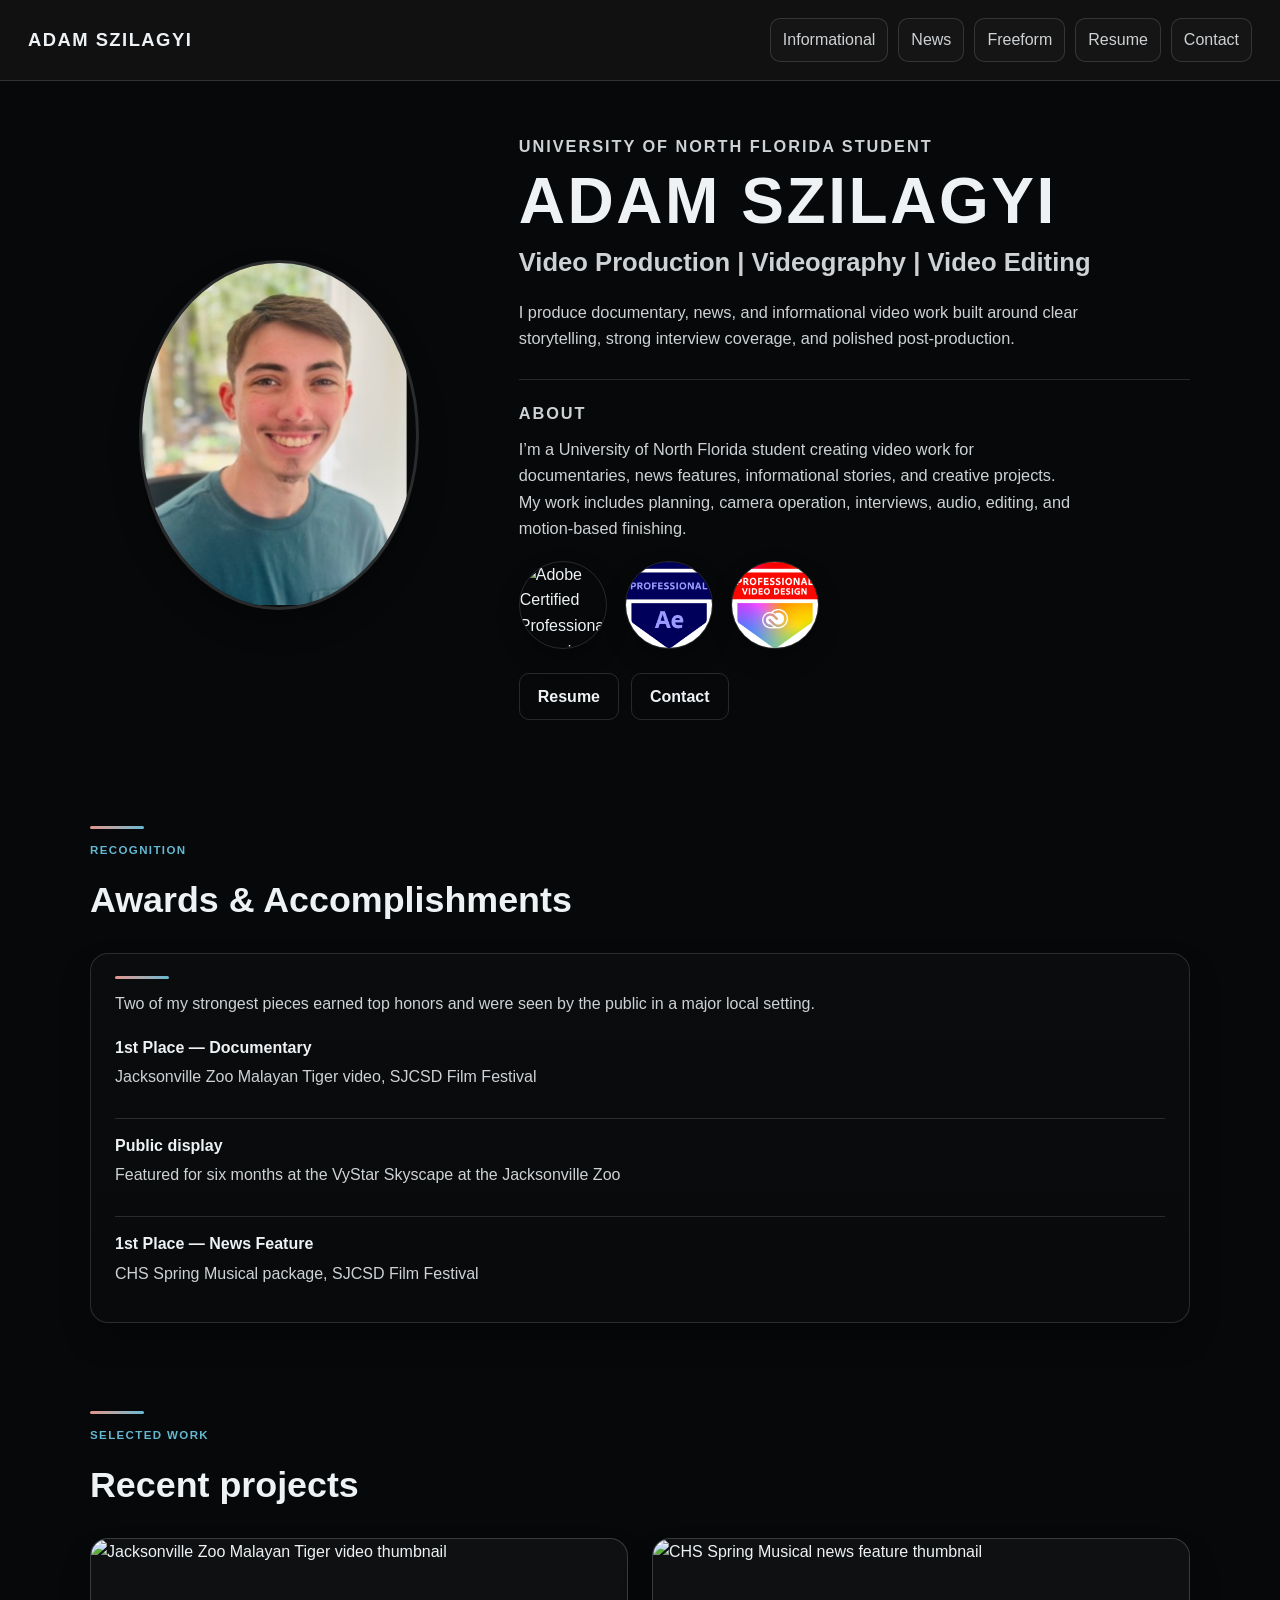
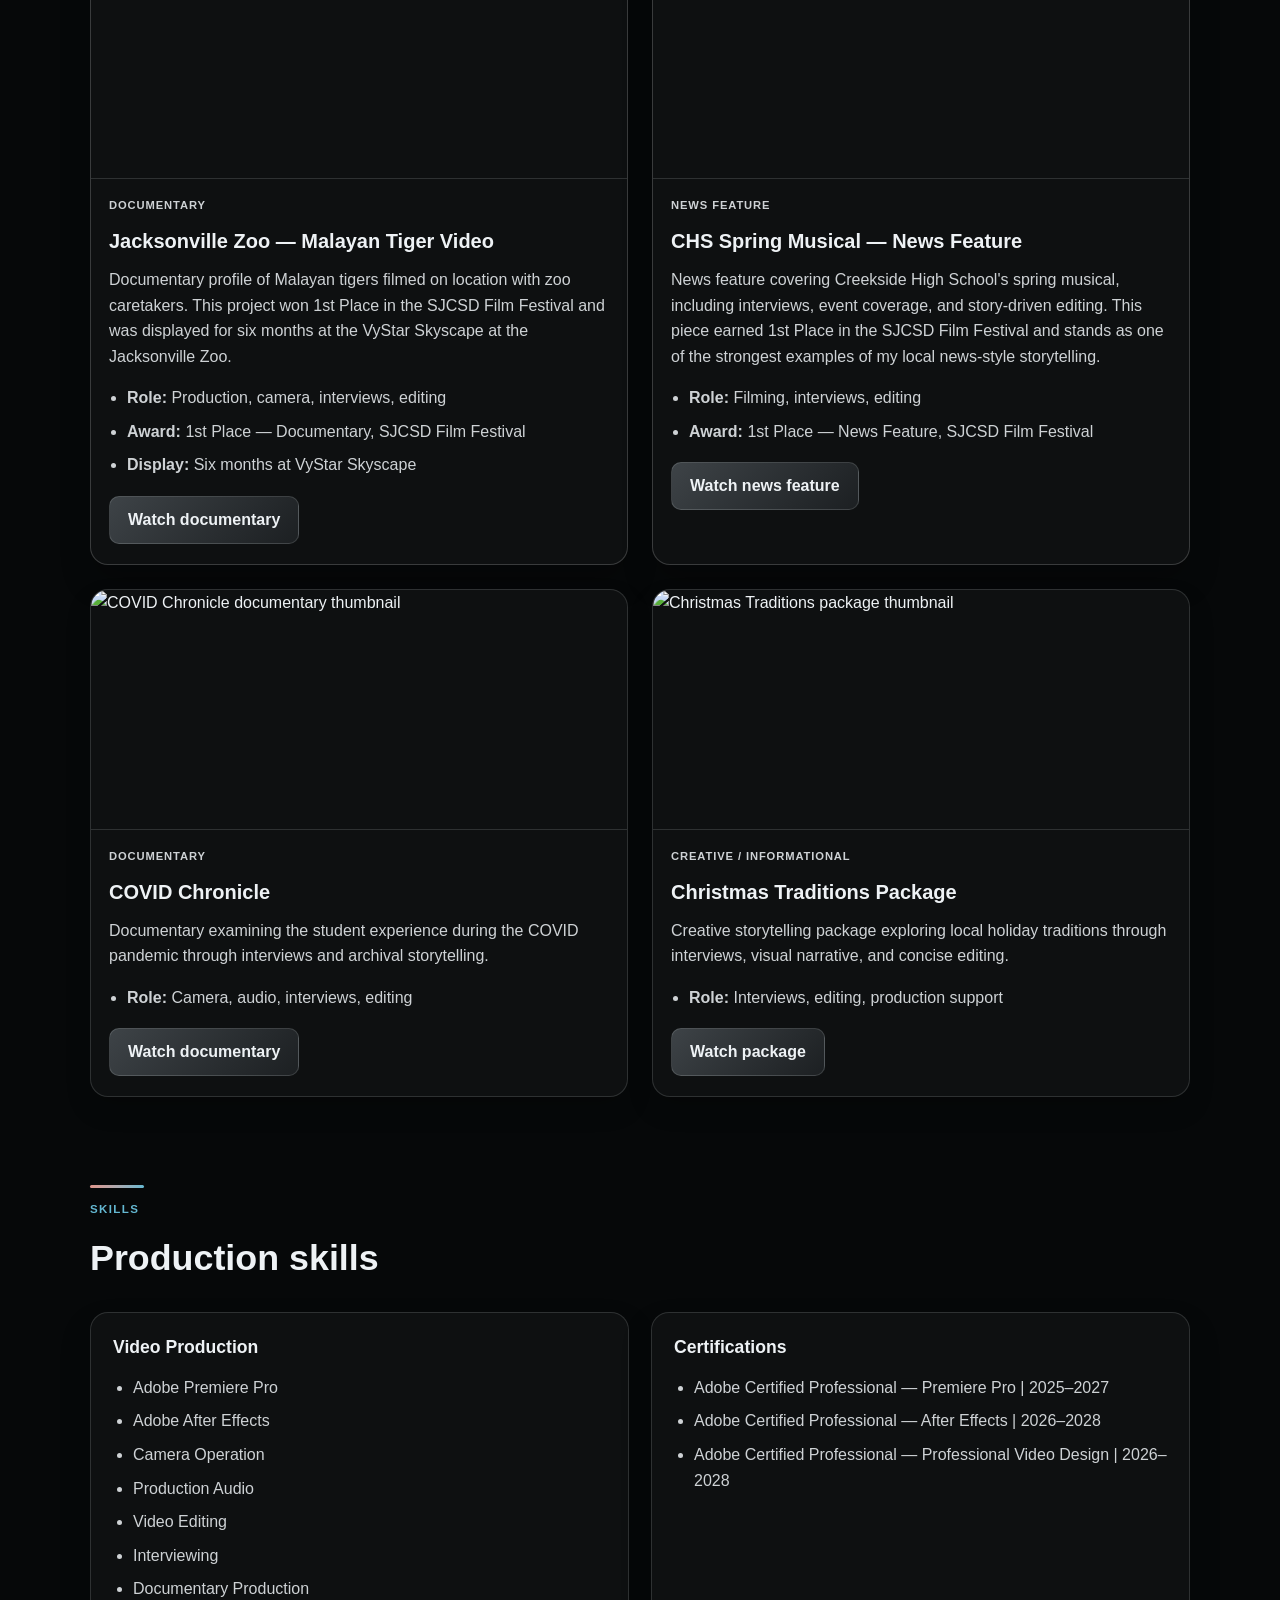
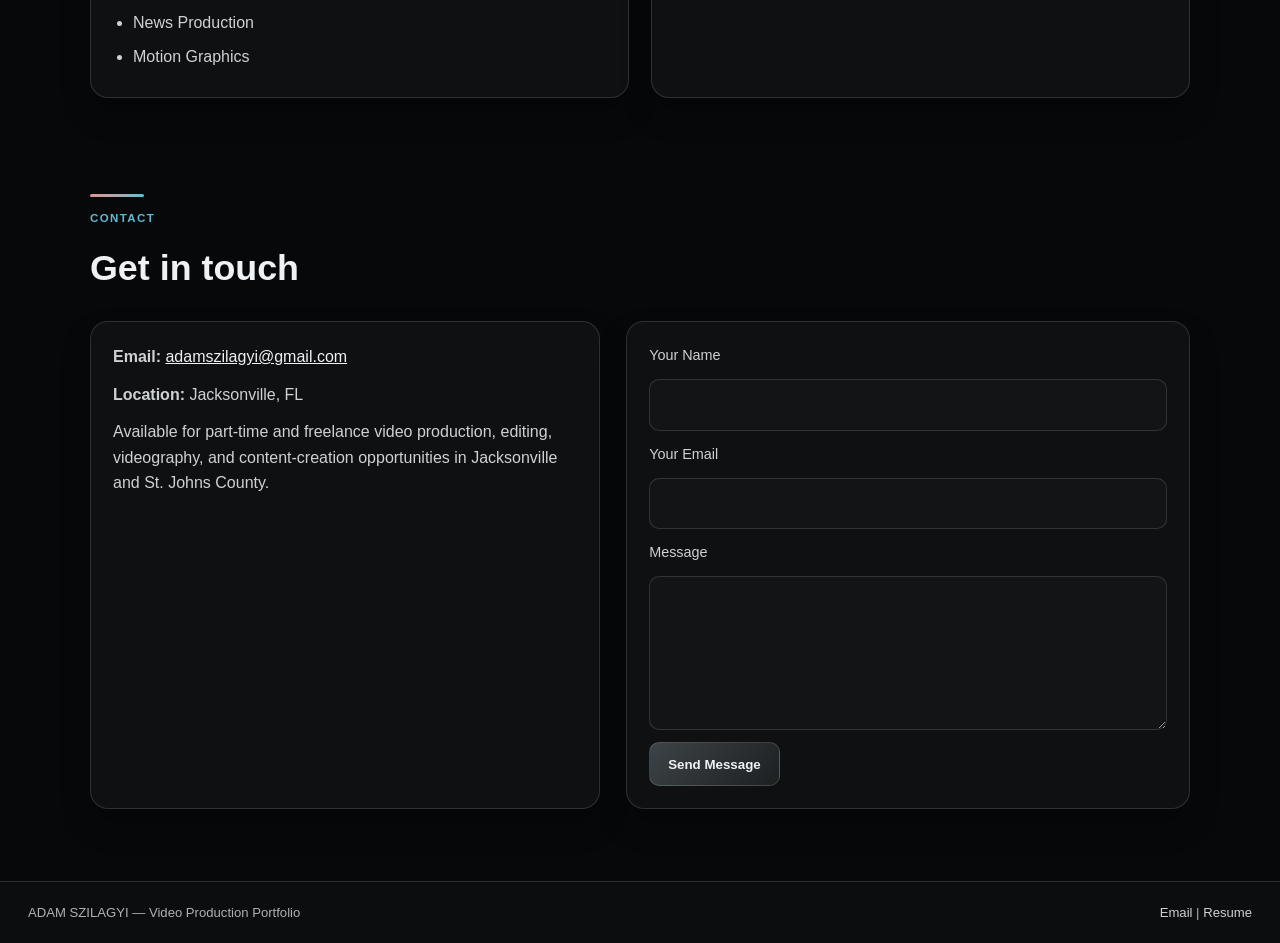
==== commit 01423697: "Add project summaries and contact link; enhance accessibility and styles" ====
--- a/index.html
+++ b/index.html
@@ -12,6 +12,7 @@
   </head>
 
   <body>
+    <a class="skip-link" href="#main-content">Skip to content</a>
     <header>
       <a href="index.html" class="title">ADAM SZILAGYI</a>
 
@@ -40,9 +41,9 @@
           <h1>ADAM SZILAGYI</h1>
           <h2>Video Production | Videography | Video Editing</h2>
           <p>
-            I produce documentary, news, and informational video work with a
-            strong focus on storytelling, interview-driven reporting, and clean,
-            purposeful post-production.
+            I produce documentary, news, and informational video work built
+            around clear storytelling, strong interview coverage, and polished
+            post-production.
           </p>
 
           <div class="about-inline">
@@ -95,13 +96,42 @@
         </div>
       </section>
 
+      <section class="section-shell fade-in">
+        <div class="section-heading">
+          <p class="eyebrow">Recognition</p>
+          <h2>Awards &amp; Accomplishments</h2>
+        </div>
+
+        <div class="recognition-card">
+          <p class="recognition-intro">
+            Two of my strongest pieces earned top honors and were seen by the
+            public in a major local setting.
+          </p>
+          <ul class="recognition-list">
+            <li>
+              <span>1st Place — Documentary</span>
+              Jacksonville Zoo Malayan Tiger video, SJCSD Film Festival
+            </li>
+            <li>
+              <span>Public display</span>
+              Featured for six months at the VyStar Skyscape at the Jacksonville
+              Zoo
+            </li>
+            <li>
+              <span>1st Place — News Feature</span>
+              CHS Spring Musical package, SJCSD Film Festival
+            </li>
+          </ul>
+        </div>
+      </section>
+
       <section id="featured-work" class="section-shell fade-in">
         <div class="section-heading">
           <p class="eyebrow">Selected work</p>
           <h2>Recent projects</h2>
         </div>
 
-        <div class="feature-grid">
+        <div class="feature-grid feature-grid-strong">
           <article class="feature-card">
             <img
               src="images/thumbs/info1.jpg"
@@ -115,9 +145,10 @@
               <p class="project-type">Documentary</p>
               <h3>Jacksonville Zoo — Malayan Tiger Video</h3>
               <p>
-                A documentary profile of Malayan tigers filmed on location with
-                a student production team, featuring interviews with zoo
-                caretakers.
+                Documentary profile of Malayan tigers filmed on location with
+                zoo caretakers. This project won 1st Place in the SJCSD Film
+                Festival and was displayed for six months at the VyStar Skyscape
+                at the Jacksonville Zoo.
               </p>
               <ul class="meta-list">
                 <li>
@@ -127,6 +158,7 @@
                   <strong>Award:</strong> 1st Place — Documentary, SJCSD Film
                   Festival
                 </li>
+                <li><strong>Display:</strong> Six months at VyStar Skyscape</li>
               </ul>
               <a
                 class="button-link"
@@ -152,8 +184,11 @@
               <p class="project-type">News Feature</p>
               <h3>CHS Spring Musical — News Feature</h3>
               <p>
-                A news feature covering Creekside High School's spring musical,
+                News feature covering Creekside High School's spring musical,
                 including interviews, event coverage, and story-driven editing.
+                This piece earned 1st Place in the SJCSD Film Festival and
+                stands as one of the strongest examples of my local news-style
+                storytelling.
               </p>
               <ul class="meta-list">
                 <li><strong>Role:</strong> Filming, interviews, editing</li>
@@ -186,8 +221,8 @@
               <p class="project-type">Documentary</p>
               <h3>COVID Chronicle</h3>
               <p>
-                A documentary examining the student experience through the COVID
-                pandemic with interviews and archival storytelling.
+                Documentary examining the student experience during the COVID
+                pandemic through interviews and archival storytelling.
               </p>
               <ul class="meta-list">
                 <li>
@@ -218,7 +253,7 @@
               <p class="project-type">Creative / Informational</p>
               <h3>Christmas Traditions Package</h3>
               <p>
-                A creative storytelling package exploring holiday traditions
+                Creative storytelling package exploring local holiday traditions
                 through interviews, visual narrative, and concise editing.
               </p>
               <ul class="meta-list">
--- a/styles.css
+++ b/styles.css
@@ -9,6 +9,9 @@
   --text-muted: oklch(0.76 0.006 240);
   --brand: oklch(0.86 0.006 240);
   --brand-strong: oklch(0.96 0.006 240);
+  --accent-amber: oklch(0.78 0.12 52);
+  --accent-copper: oklch(0.74 0.09 28);
+  --accent-blue: oklch(0.74 0.09 220);
   --button-start: oklch(0.38 0.01 240);
   --button-end: oklch(0.24 0.007 240);
   --border: oklch(0.96 0.008 240 / 0.14);
@@ -62,6 +65,15 @@
   outline-offset: 2px;
 }
 
+.nav-buttons a:focus-visible,
+.button-link:focus-visible,
+.title:focus-visible,
+.contact-card a:focus-visible,
+footer a:focus-visible {
+  outline: 2px solid rgba(255, 255, 255, 0.85);
+  outline-offset: 2px;
+}
+
 header {
   position: sticky;
   top: 0;
@@ -115,6 +127,23 @@
   margin: 0 auto;
 }
 
+.skip-link {
+  position: absolute;
+  left: 16px;
+  top: -48px;
+  z-index: 40;
+  padding: 10px 14px;
+  border-radius: 10px;
+  background: var(--panel-bg);
+  color: var(--text);
+  text-decoration: none;
+  border: 1px solid var(--border);
+}
+
+.skip-link:focus {
+  top: 16px;
+}
+
 .section-shell {
   padding: 64px 0 24px;
 }
@@ -134,11 +163,26 @@
 
 .eyebrow {
   margin-bottom: 12px;
-  color: var(--text-muted);
+  color: var(--accent-blue);
   text-transform: uppercase;
   letter-spacing: 0.12em;
   font-size: 0.72rem;
   font-weight: 700;
+}
+
+.section-heading {
+  position: relative;
+}
+
+.section-heading::before,
+.recognition-card::before {
+  content: "";
+  display: block;
+  width: 54px;
+  height: 3px;
+  margin-bottom: 12px;
+  border-radius: 999px;
+  background: linear-gradient(90deg, var(--accent-copper), var(--accent-blue));
 }
 
 h1 {
@@ -176,7 +220,7 @@
   min-height: 44px;
   padding: 10px 18px;
   border-radius: var(--radius-sm);
-  border: 1px solid rgba(255, 255, 255, 0.12);
+  border: 1px solid var(--border);
   background: linear-gradient(135deg, var(--button-start), var(--button-end));
   color: var(--text);
   text-decoration: none;
@@ -230,31 +274,53 @@
   color: var(--text-soft);
 }
 
-.hero-panel {
+.recognition-card {
+  position: relative;
+  padding: 22px 24px;
+  background: linear-gradient(
+    180deg,
+    rgba(255, 255, 255, 0.02),
+    rgba(255, 255, 255, 0.01)
+  );
+  border: 1px solid var(--border);
+  border-radius: var(--radius-lg);
+  box-shadow: var(--shadow);
+}
+
+.recognition-list span {
+  color: var(--accent-amber);
+}
+
+.recognition-intro {
+  margin-bottom: 18px;
+  color: var(--text-soft);
+  font-size: 1rem;
+}
+
+.recognition-list {
   display: grid;
   gap: 14px;
-  padding: 20px;
-  background: var(--panel-soft);
-  border: 1px solid var(--border);
-  border-radius: var(--radius-lg);
-  box-shadow: var(--shadow);
-}
-
-.mini-stat {
-  display: grid;
-  gap: 2px;
-  padding: 14px 16px;
-  border: 1px solid var(--border);
-  border-radius: var(--radius-md);
-  background: rgba(255, 255, 255, 0.02);
-}
-
-.mini-stat strong {
-  font-size: 1.15rem;
-}
-
-.mini-stat span {
-  color: var(--text-muted);
+  margin: 0;
+  padding: 0;
+  list-style: none;
+}
+
+.recognition-list li {
+  padding: 14px 0;
+  border-top: 1px solid var(--border);
+  color: var(--text-soft);
+}
+
+.recognition-list li:first-child {
+  border-top: none;
+  padding-top: 0;
+}
+
+.recognition-list span {
+  display: block;
+  margin-bottom: 4px;
+  color: var(--text);
+  font-weight: 700;
 }
 
 .section-heading {
@@ -270,6 +336,12 @@
   display: grid;
   grid-template-columns: repeat(2, minmax(0, 1fr));
   gap: 24px;
+}
+
+.feature-grid-strong .feature-card:first-child,
+.feature-grid-strong .feature-card:nth-child(2) {
+  border-color: rgba(255, 255, 255, 0.18);
+  box-shadow: 0 18px 30px rgba(0, 0, 0, 0.22);
 }
 
 .feature-card {
@@ -491,7 +563,8 @@
 }
 
 .video-row {
-  display: flex;
+  display: grid;
+  grid-template-columns: minmax(220px, 280px) minmax(0, 1fr);
   align-items: flex-start;
   gap: 26px;
   padding: 30px 0;
@@ -500,7 +573,7 @@
 
 .video-card {
   display: block;
-  width: 280px;
+  width: min(100%, 280px);
   flex-shrink: 0;
   color: var(--text);
   text-decoration: none;
@@ -597,6 +670,10 @@
   .feature-grid {
     display: grid;
   }
+
+  .video-row {
+    grid-template-columns: 1fr;
+  }
 }
 
 @media (max-width: 768px) {
@@ -612,7 +689,6 @@
 
   .section-shell,
   .contact,
-  .video-row,
   main {
     width: min(100%, calc(100% - 20px));
   }
@@ -621,11 +697,6 @@
   .contact {
     padding-left: 0;
     padding-right: 0;
-  }
-
-  .video-row {
-    flex-direction: column;
-    align-items: flex-start;
   }
 
   .video-card {
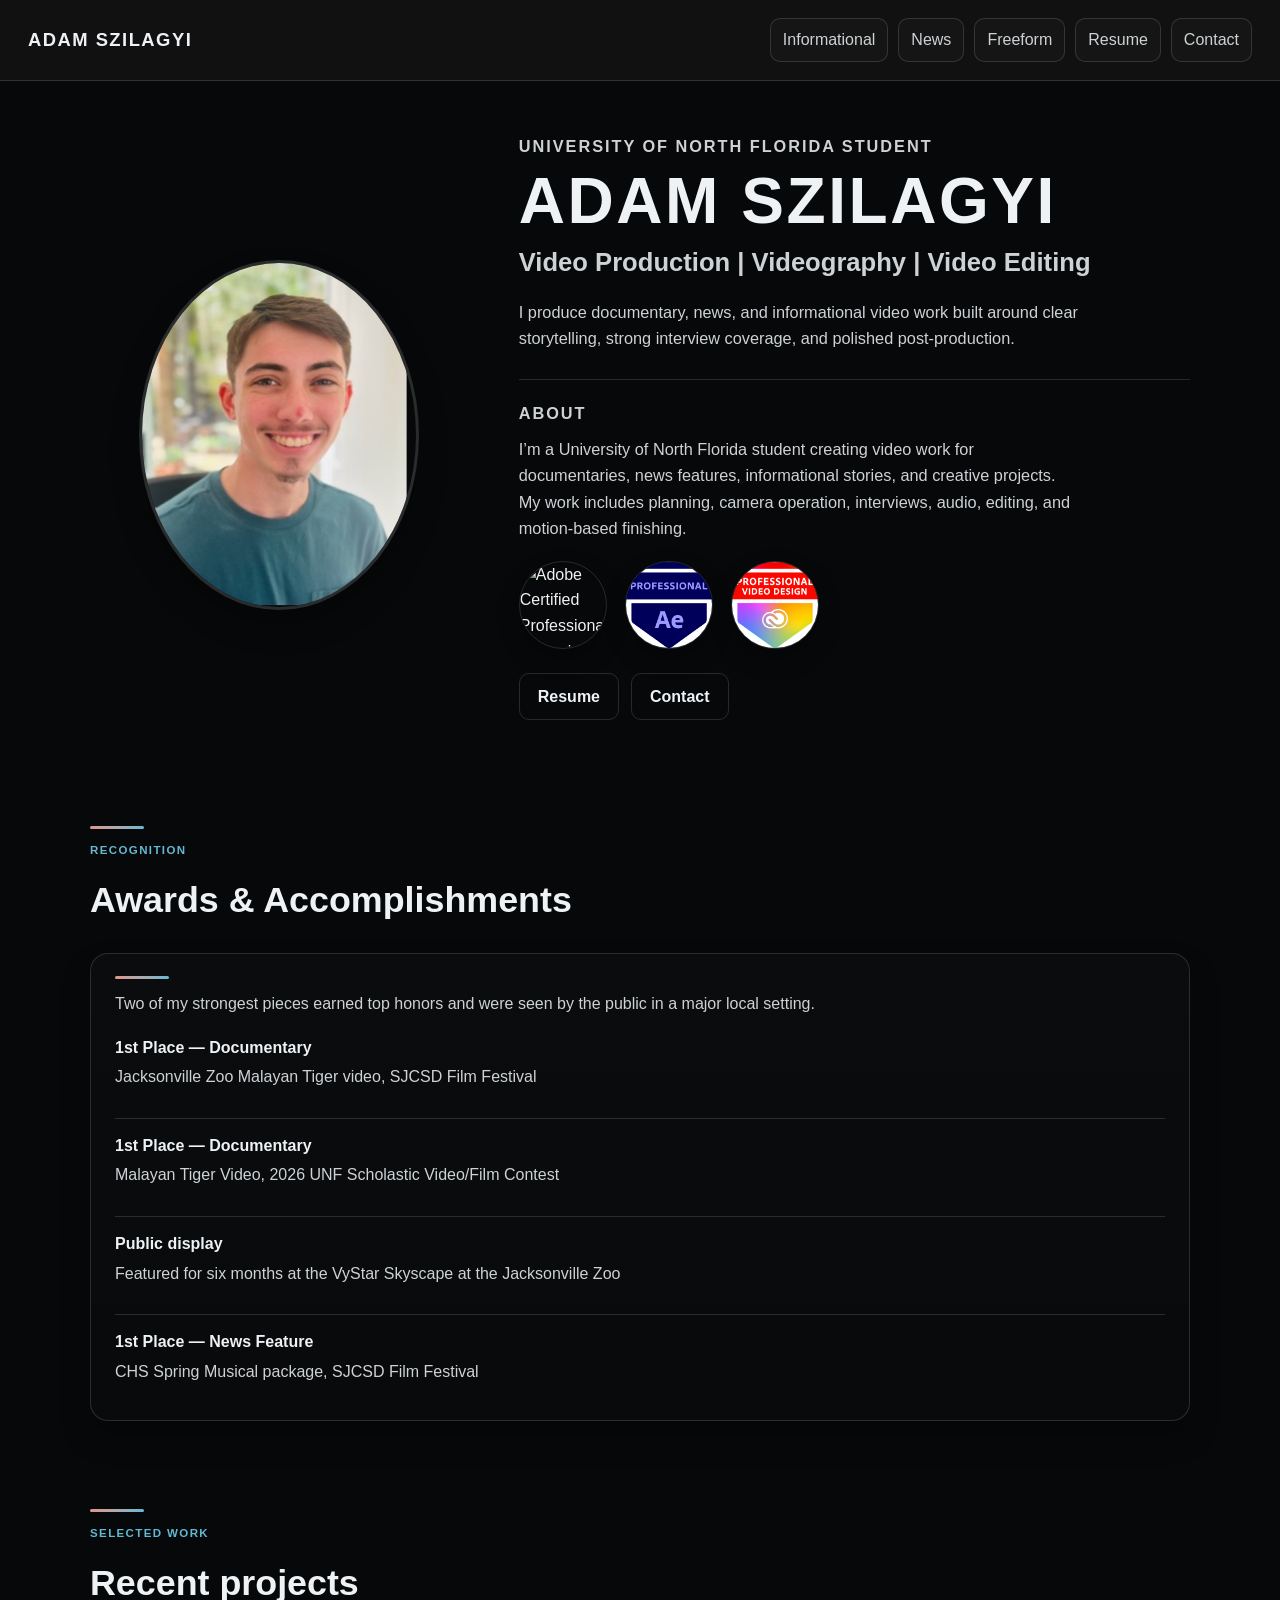
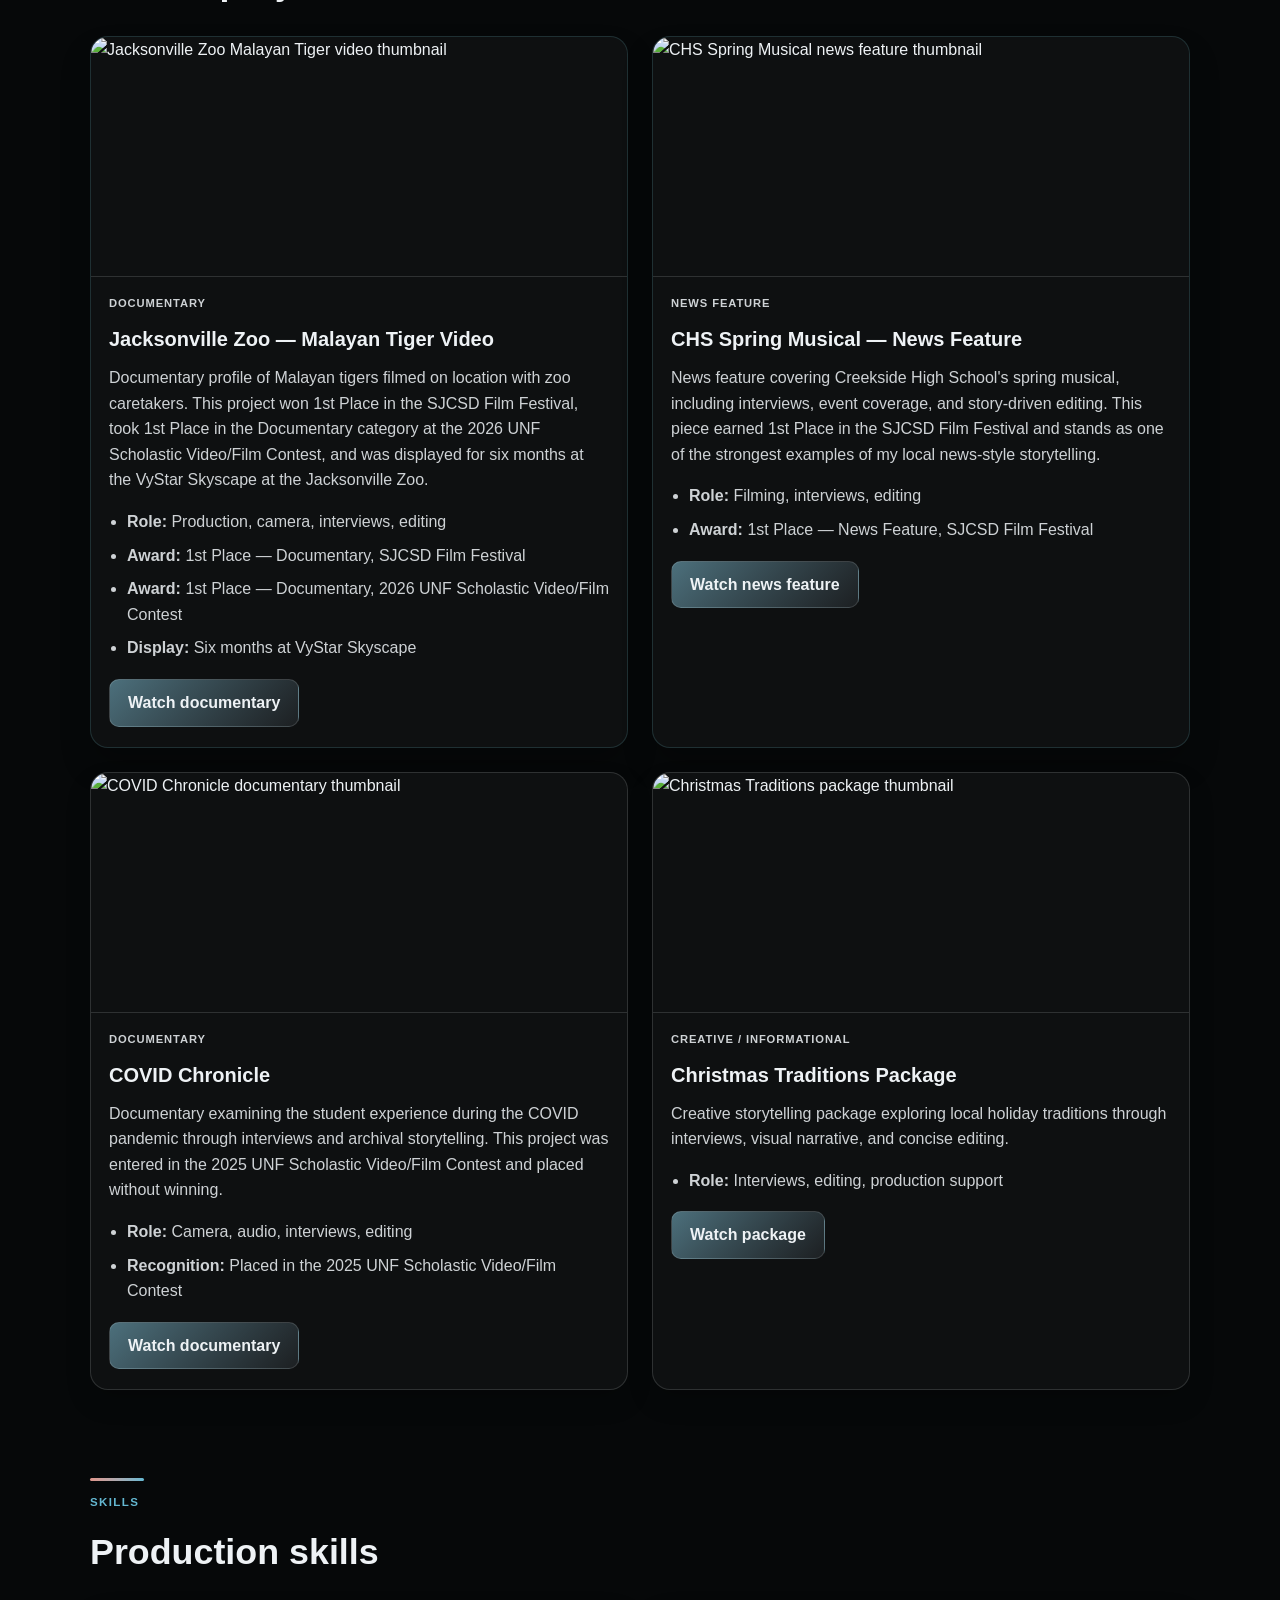
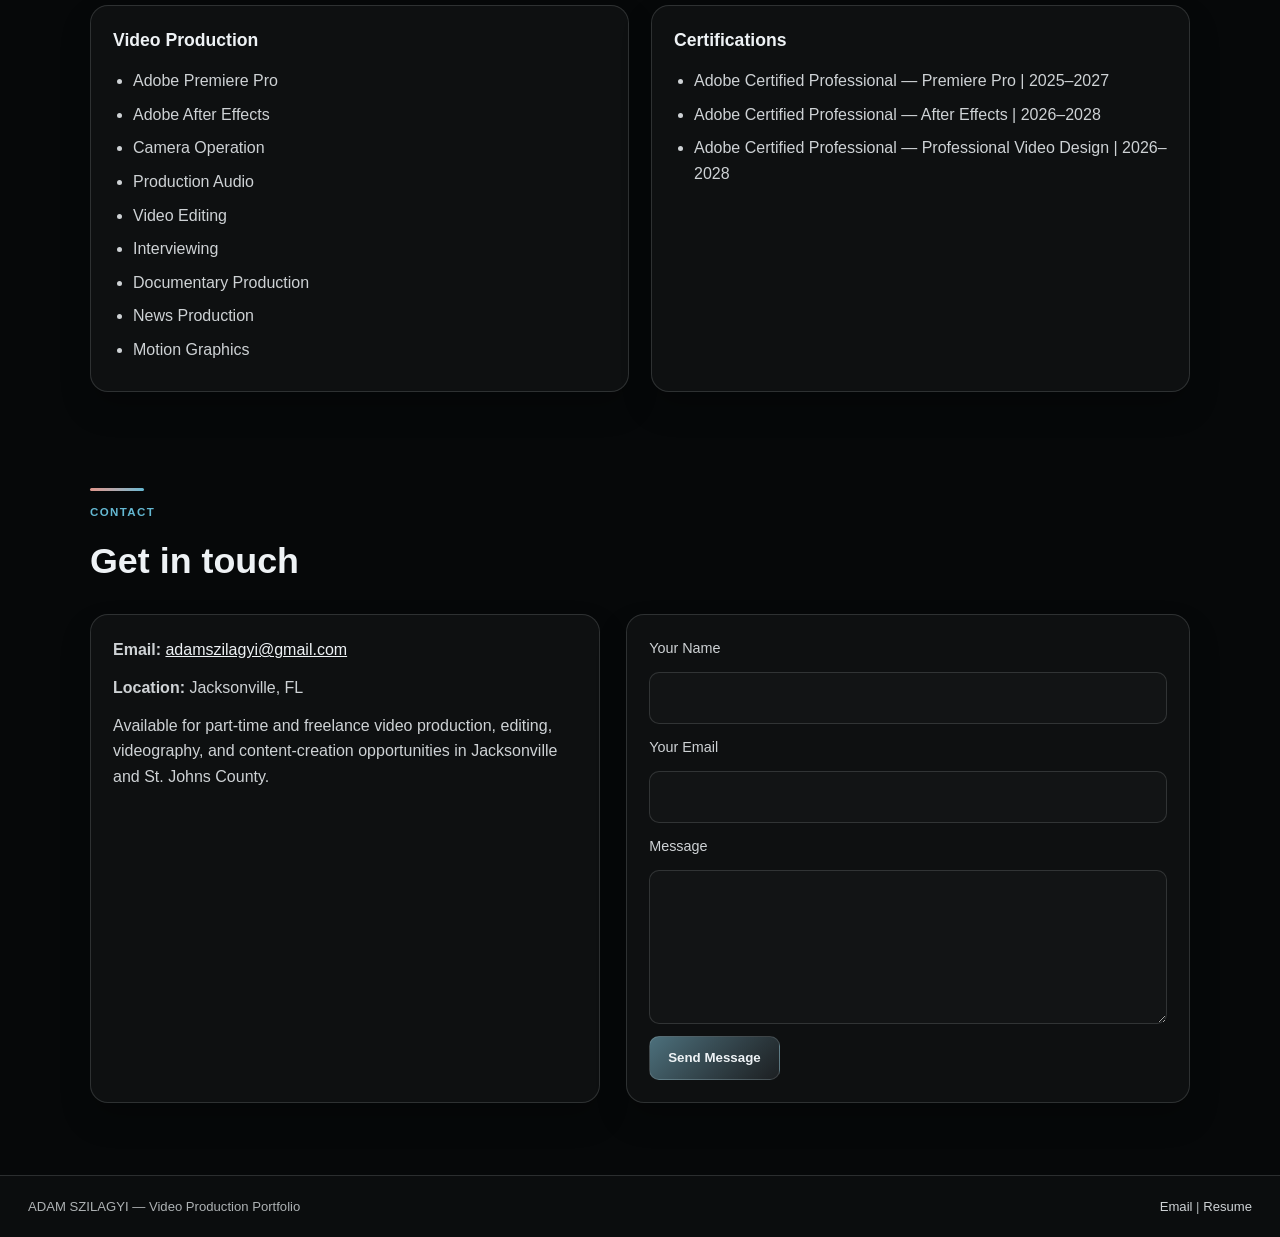
==== commit a828c989: "Add new sections for hero, recognition, and featured projects; update project details and awards" ====
--- a/index.html
+++ b/index.html
@@ -26,6 +26,7 @@
     </header>
 
     <main id="main-content">
+      <!-- Hero and intro -->
       <section class="hero section-shell fade-in">
         <img
           class="headshot"
@@ -96,6 +97,7 @@
         </div>
       </section>
 
+      <!-- Recognition and awards -->
       <section class="section-shell fade-in">
         <div class="section-heading">
           <p class="eyebrow">Recognition</p>
@@ -113,6 +115,10 @@
               Jacksonville Zoo Malayan Tiger video, SJCSD Film Festival
             </li>
             <li>
+              <span>1st Place — Documentary</span>
+              Malayan Tiger Video, 2026 UNF Scholastic Video/Film Contest
+            </li>
+            <li>
               <span>Public display</span>
               Featured for six months at the VyStar Skyscape at the Jacksonville
               Zoo
@@ -125,6 +131,7 @@
         </div>
       </section>
 
+      <!-- Featured project grid -->
       <section id="featured-work" class="section-shell fade-in">
         <div class="section-heading">
           <p class="eyebrow">Selected work</p>
@@ -147,8 +154,9 @@
               <p>
                 Documentary profile of Malayan tigers filmed on location with
                 zoo caretakers. This project won 1st Place in the SJCSD Film
-                Festival and was displayed for six months at the VyStar Skyscape
-                at the Jacksonville Zoo.
+                Festival, took 1st Place in the Documentary category at the 2026
+                UNF Scholastic Video/Film Contest, and was displayed for six
+                months at the VyStar Skyscape at the Jacksonville Zoo.
               </p>
               <ul class="meta-list">
                 <li>
@@ -157,6 +165,10 @@
                 <li>
                   <strong>Award:</strong> 1st Place — Documentary, SJCSD Film
                   Festival
+                </li>
+                <li>
+                  <strong>Award:</strong> 1st Place — Documentary, 2026 UNF
+                  Scholastic Video/Film Contest
                 </li>
                 <li><strong>Display:</strong> Six months at VyStar Skyscape</li>
               </ul>
@@ -222,11 +234,17 @@
               <h3>COVID Chronicle</h3>
               <p>
                 Documentary examining the student experience during the COVID
-                pandemic through interviews and archival storytelling.
+                pandemic through interviews and archival storytelling. This
+                project was entered in the 2025 UNF Scholastic Video/Film
+                Contest and placed without winning.
               </p>
               <ul class="meta-list">
                 <li>
                   <strong>Role:</strong> Camera, audio, interviews, editing
+                </li>
+                <li>
+                  <strong>Recognition:</strong> Placed in the 2025 UNF
+                  Scholastic Video/Film Contest
                 </li>
               </ul>
               <a
@@ -274,6 +292,7 @@
         </div>
       </section>
 
+      <!-- Skills and certifications -->
       <section id="skills" class="section-shell fade-in">
         <div class="section-heading">
           <p class="eyebrow">Skills</p>
@@ -310,6 +329,7 @@
         </div>
       </section>
 
+      <!-- Contact -->
       <section
         id="contact"
         class="contact fade-in"
--- a/styles.css
+++ b/styles.css
@@ -1,3 +1,4 @@
+/* Design tokens and color system */
 :root {
   --page-bg: oklch(0.13 0.005 240);
   --panel-bg: oklch(0.17 0.005 240);
@@ -12,6 +13,7 @@
   --accent-amber: oklch(0.78 0.12 52);
   --accent-copper: oklch(0.74 0.09 28);
   --accent-blue: oklch(0.74 0.09 220);
+  --accent-soft: oklch(0.76 0.08 210 / 0.18);
   --button-start: oklch(0.38 0.01 240);
   --button-end: oklch(0.24 0.007 240);
   --border: oklch(0.96 0.008 240 / 0.14);
@@ -22,6 +24,7 @@
   --max-width: 1100px;
 }
 
+/* Base element styles */
 * {
   box-sizing: border-box;
 }
@@ -74,6 +77,7 @@
   outline-offset: 2px;
 }
 
+/* Layout and navigation */
 header {
   position: sticky;
   top: 0;
@@ -221,7 +225,11 @@
   padding: 10px 18px;
   border-radius: var(--radius-sm);
   border: 1px solid var(--border);
-  background: linear-gradient(135deg, var(--button-start), var(--button-end));
+  background: linear-gradient(
+    135deg,
+    color-mix(in srgb, var(--accent-blue) 38%, var(--button-start)),
+    var(--button-end)
+  );
   color: var(--text);
   text-decoration: none;
   font-weight: 700;
@@ -240,12 +248,6 @@
   box-shadow: var(--shadow);
 }
 
-.availability {
-  margin-bottom: 14px;
-  color: var(--text-soft);
-  font-weight: 600;
-}
-
 .about-inline {
   margin-top: 28px;
   padding-top: 20px;
@@ -260,18 +262,6 @@
 .about-inline p {
   max-width: 62ch;
   margin-bottom: 0;
-}
-
-.quick-links {
-  display: flex;
-  flex-wrap: wrap;
-  gap: 10px;
-  align-items: center;
-  color: var(--text-muted);
-}
-
-.quick-links a {
-  color: var(--text-soft);
 }
 
 .recognition-card {
@@ -340,7 +330,7 @@
 
 .feature-grid-strong .feature-card:first-child,
 .feature-grid-strong .feature-card:nth-child(2) {
-  border-color: rgba(255, 255, 255, 0.18);
+  border-color: var(--accent-soft);
   box-shadow: 0 18px 30px rgba(0, 0, 0, 0.22);
 }
 
@@ -377,7 +367,7 @@
 
 .project-type {
   margin-bottom: 10px;
-  color: var(--text-muted);
+  color: var(--accent-amber);
   letter-spacing: 0.08em;
   font-size: 0.7rem;
   text-transform: uppercase;
@@ -401,23 +391,6 @@
 
 .meta-list li + li {
   margin-top: 8px;
-}
-
-.about-block {
-  padding-top: 72px;
-}
-
-.about-grid {
-  display: grid;
-  grid-template-columns: minmax(0, 1fr);
-  gap: 28px;
-  align-items: center;
-  max-width: 960px;
-  padding: 24px 0 0;
-}
-
-.about-grid > div {
-  width: min(100%, 820px);
 }
 
 .headshot {
@@ -585,11 +558,20 @@
   object-fit: cover;
   border-radius: var(--radius-md);
   border: 1px solid var(--border);
+  box-shadow: 0 0 0 1px transparent;
+  transition:
+    transform 180ms ease-out,
+    box-shadow 180ms ease-out,
+    border-color 180ms ease-out;
 }
 
 .video-card:hover img,
 .video-card:focus-visible img {
   transform: translateY(-2px);
+  border-color: rgba(255, 255, 255, 0.22);
+  box-shadow:
+    0 0 0 2px var(--accent-copper),
+    0 0 0 5px rgba(88, 164, 255, 0.18);
 }
 
 .video-title {
@@ -631,10 +613,6 @@
   border-radius: var(--radius-lg);
   box-shadow: var(--shadow);
   color: var(--text-soft);
-}
-
-.footer-inline {
-  display: flex;
 }
 
 footer {
@@ -654,6 +632,7 @@
   text-decoration: none;
 }
 
+/* Responsive layout adjustments */
 @media (max-width: 900px) {
   .hero,
   .feature-grid,
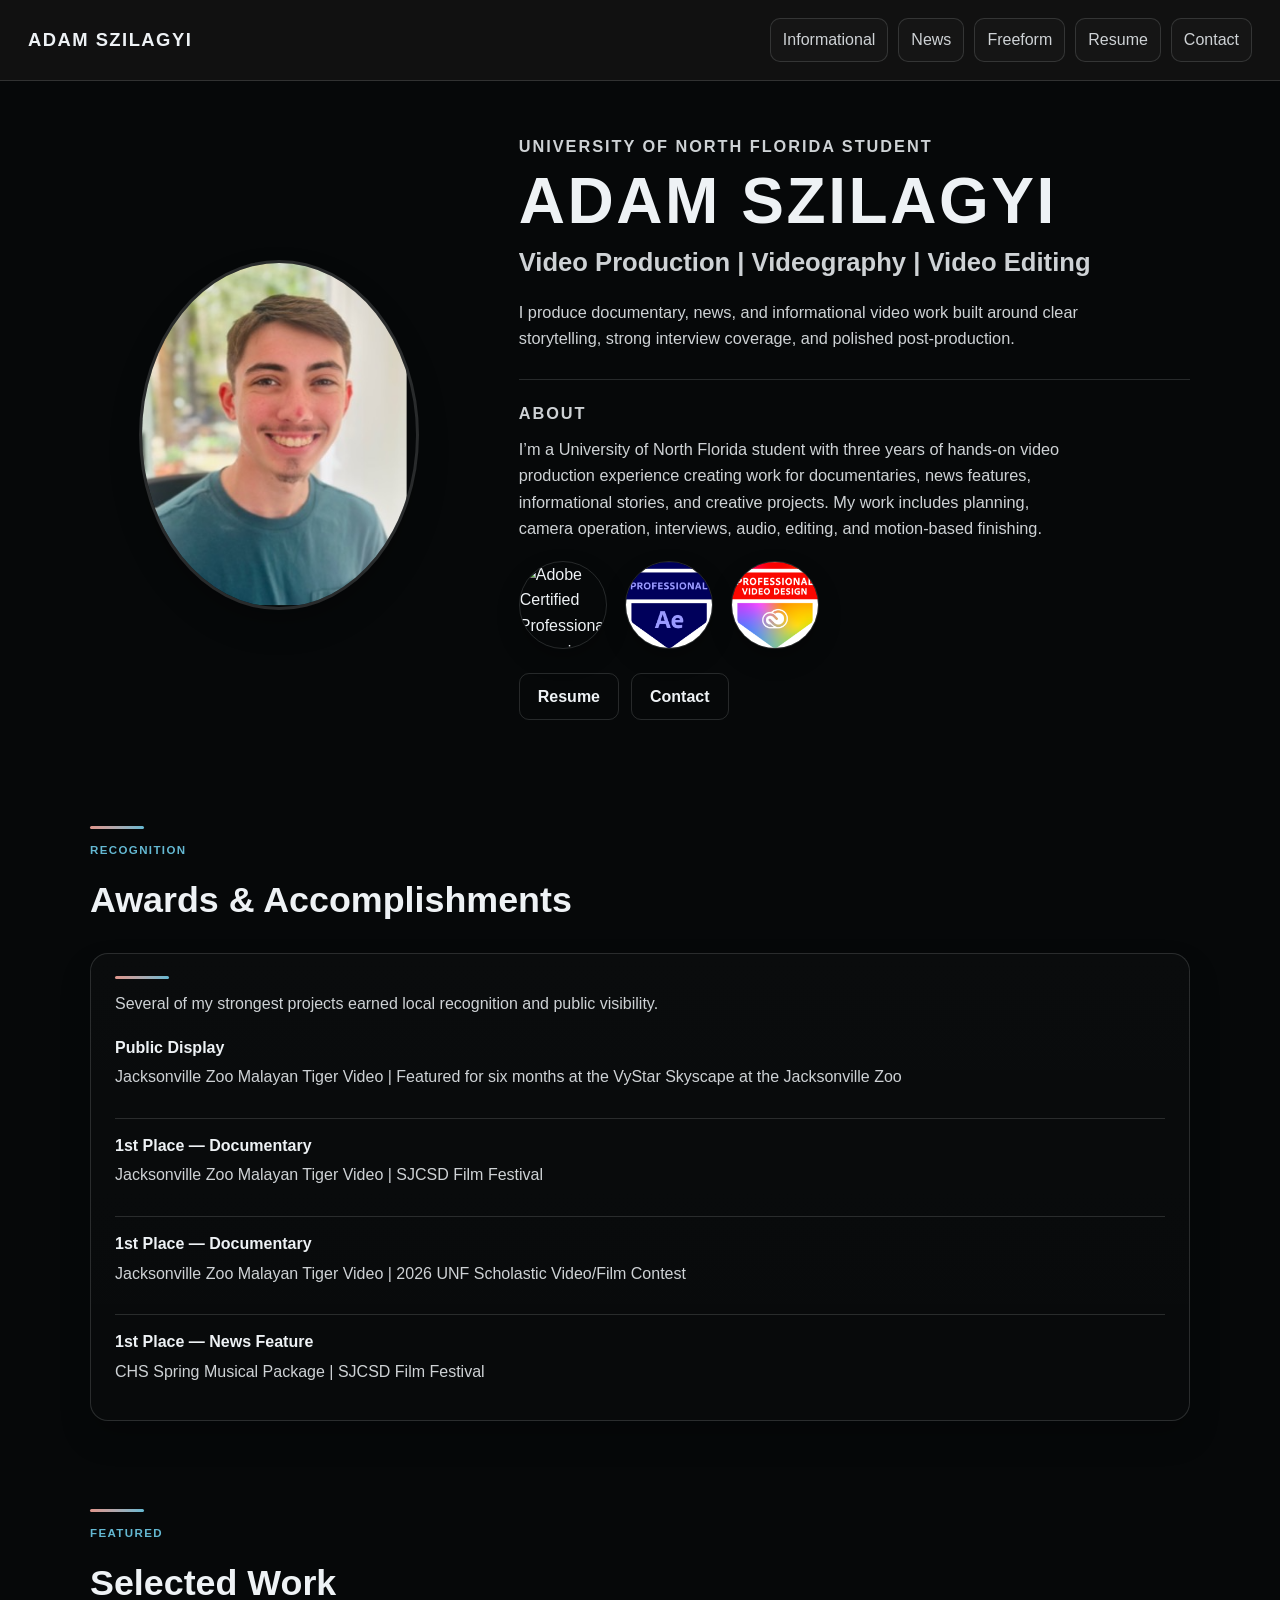
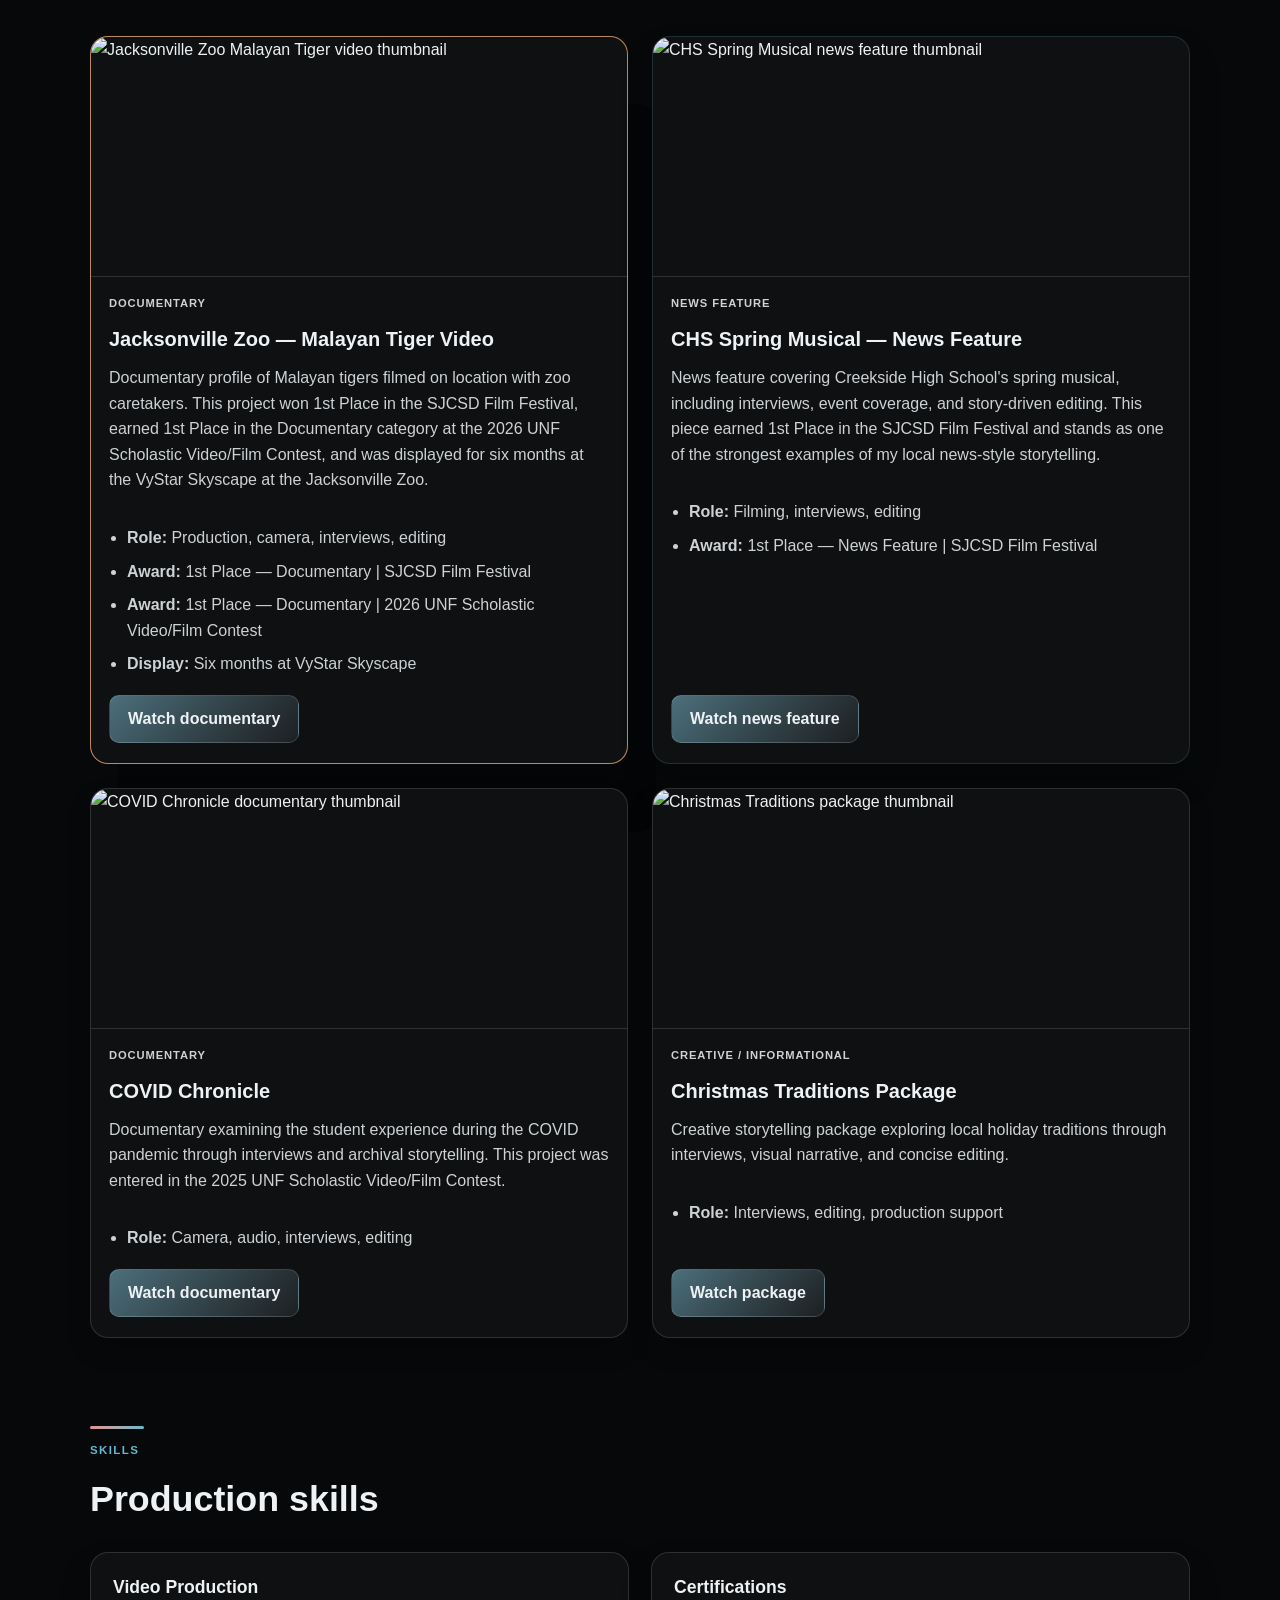
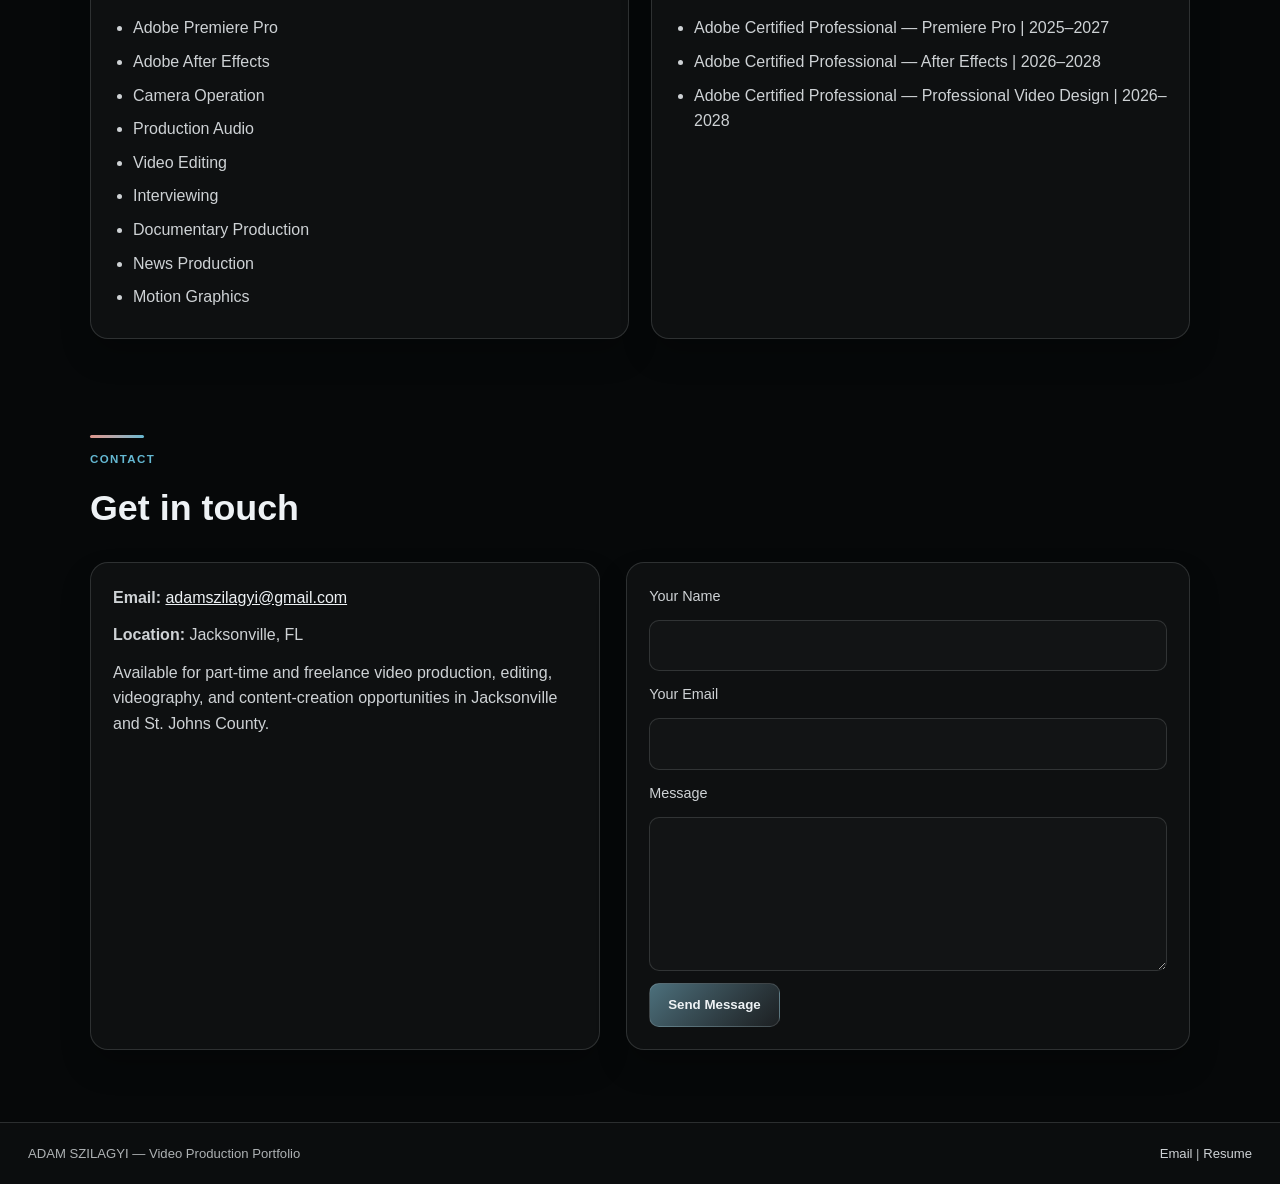
==== commit e54dabdd: "Refactor project descriptions and awards for clarity; enhance styles for feature cards" ====
--- a/index.html
+++ b/index.html
@@ -50,7 +50,8 @@
           <div class="about-inline">
             <p class="eyebrow">About</p>
             <p>
-              I’m a University of North Florida student creating video work for
+              I’m a University of North Florida student with three years of
+              hands-on video production experience creating work for
               documentaries, news features, informational stories, and creative
               projects. My work includes planning, camera operation, interviews,
               audio, editing, and motion-based finishing.
@@ -106,26 +107,27 @@
 
         <div class="recognition-card">
           <p class="recognition-intro">
-            Two of my strongest pieces earned top honors and were seen by the
-            public in a major local setting.
+            Several of my strongest projects earned local recognition and public
+            visibility.
           </p>
           <ul class="recognition-list">
             <li>
-              <span>1st Place — Documentary</span>
-              Jacksonville Zoo Malayan Tiger video, SJCSD Film Festival
+              <span>Public Display</span>
+              Jacksonville Zoo Malayan Tiger Video | Featured for six months at
+              the VyStar Skyscape at the Jacksonville Zoo
             </li>
             <li>
               <span>1st Place — Documentary</span>
-              Malayan Tiger Video, 2026 UNF Scholastic Video/Film Contest
+              Jacksonville Zoo Malayan Tiger Video | SJCSD Film Festival
             </li>
             <li>
-              <span>Public display</span>
-              Featured for six months at the VyStar Skyscape at the Jacksonville
-              Zoo
+              <span>1st Place — Documentary</span>
+              Jacksonville Zoo Malayan Tiger Video | 2026 UNF Scholastic
+              Video/Film Contest
             </li>
             <li>
               <span>1st Place — News Feature</span>
-              CHS Spring Musical package, SJCSD Film Festival
+              CHS Spring Musical Package | SJCSD Film Festival
             </li>
           </ul>
         </div>
@@ -134,8 +136,8 @@
       <!-- Featured project grid -->
       <section id="featured-work" class="section-shell fade-in">
         <div class="section-heading">
-          <p class="eyebrow">Selected work</p>
-          <h2>Recent projects</h2>
+          <p class="eyebrow">Featured</p>
+          <h2>Selected Work</h2>
         </div>
 
         <div class="feature-grid feature-grid-strong">
@@ -154,20 +156,20 @@
               <p>
                 Documentary profile of Malayan tigers filmed on location with
                 zoo caretakers. This project won 1st Place in the SJCSD Film
-                Festival, took 1st Place in the Documentary category at the 2026
-                UNF Scholastic Video/Film Contest, and was displayed for six
-                months at the VyStar Skyscape at the Jacksonville Zoo.
+                Festival, earned 1st Place in the Documentary category at the
+                2026 UNF Scholastic Video/Film Contest, and was displayed for
+                six months at the VyStar Skyscape at the Jacksonville Zoo.
               </p>
               <ul class="meta-list">
                 <li>
                   <strong>Role:</strong> Production, camera, interviews, editing
                 </li>
                 <li>
-                  <strong>Award:</strong> 1st Place — Documentary, SJCSD Film
+                  <strong>Award:</strong> 1st Place — Documentary | SJCSD Film
                   Festival
                 </li>
                 <li>
-                  <strong>Award:</strong> 1st Place — Documentary, 2026 UNF
+                  <strong>Award:</strong> 1st Place — Documentary | 2026 UNF
                   Scholastic Video/Film Contest
                 </li>
                 <li><strong>Display:</strong> Six months at VyStar Skyscape</li>
@@ -205,7 +207,7 @@
               <ul class="meta-list">
                 <li><strong>Role:</strong> Filming, interviews, editing</li>
                 <li>
-                  <strong>Award:</strong> 1st Place — News Feature, SJCSD Film
+                  <strong>Award:</strong> 1st Place — News Feature | SJCSD Film
                   Festival
                 </li>
               </ul>
@@ -236,15 +238,11 @@
                 Documentary examining the student experience during the COVID
                 pandemic through interviews and archival storytelling. This
                 project was entered in the 2025 UNF Scholastic Video/Film
-                Contest and placed without winning.
+                Contest.
               </p>
               <ul class="meta-list">
                 <li>
                   <strong>Role:</strong> Camera, audio, interviews, editing
-                </li>
-                <li>
-                  <strong>Recognition:</strong> Placed in the 2025 UNF
-                  Scholastic Video/Film Contest
                 </li>
               </ul>
               <a
--- a/styles.css
+++ b/styles.css
@@ -334,9 +334,16 @@
   box-shadow: 0 18px 30px rgba(0, 0, 0, 0.22);
 }
 
+.feature-grid-strong .feature-card:first-child {
+  border-color: rgba(209, 152, 95, 0.9);
+  box-shadow: 28px 68px rgba(0, 0, 0, 0.34);
+}
+
 .feature-card {
+  display: flex;
+  flex-direction: column;
   background: var(--panel-bg);
-  border: 1px solid var(--border);
+  border: 1.5px solid var(--border);
   border-radius: var(--radius-lg);
   overflow: hidden;
   box-shadow: 0 12px 24px rgba(0, 0, 0, 0.18);
@@ -362,7 +369,15 @@
 }
 
 .card-content {
+  display: flex;
+  flex: 1;
+  flex-direction: column;
   padding: 18px 18px 20px;
+}
+
+.feature-card .button-link {
+  margin-top: auto;
+  align-self: flex-start;
 }
 
 .project-type {
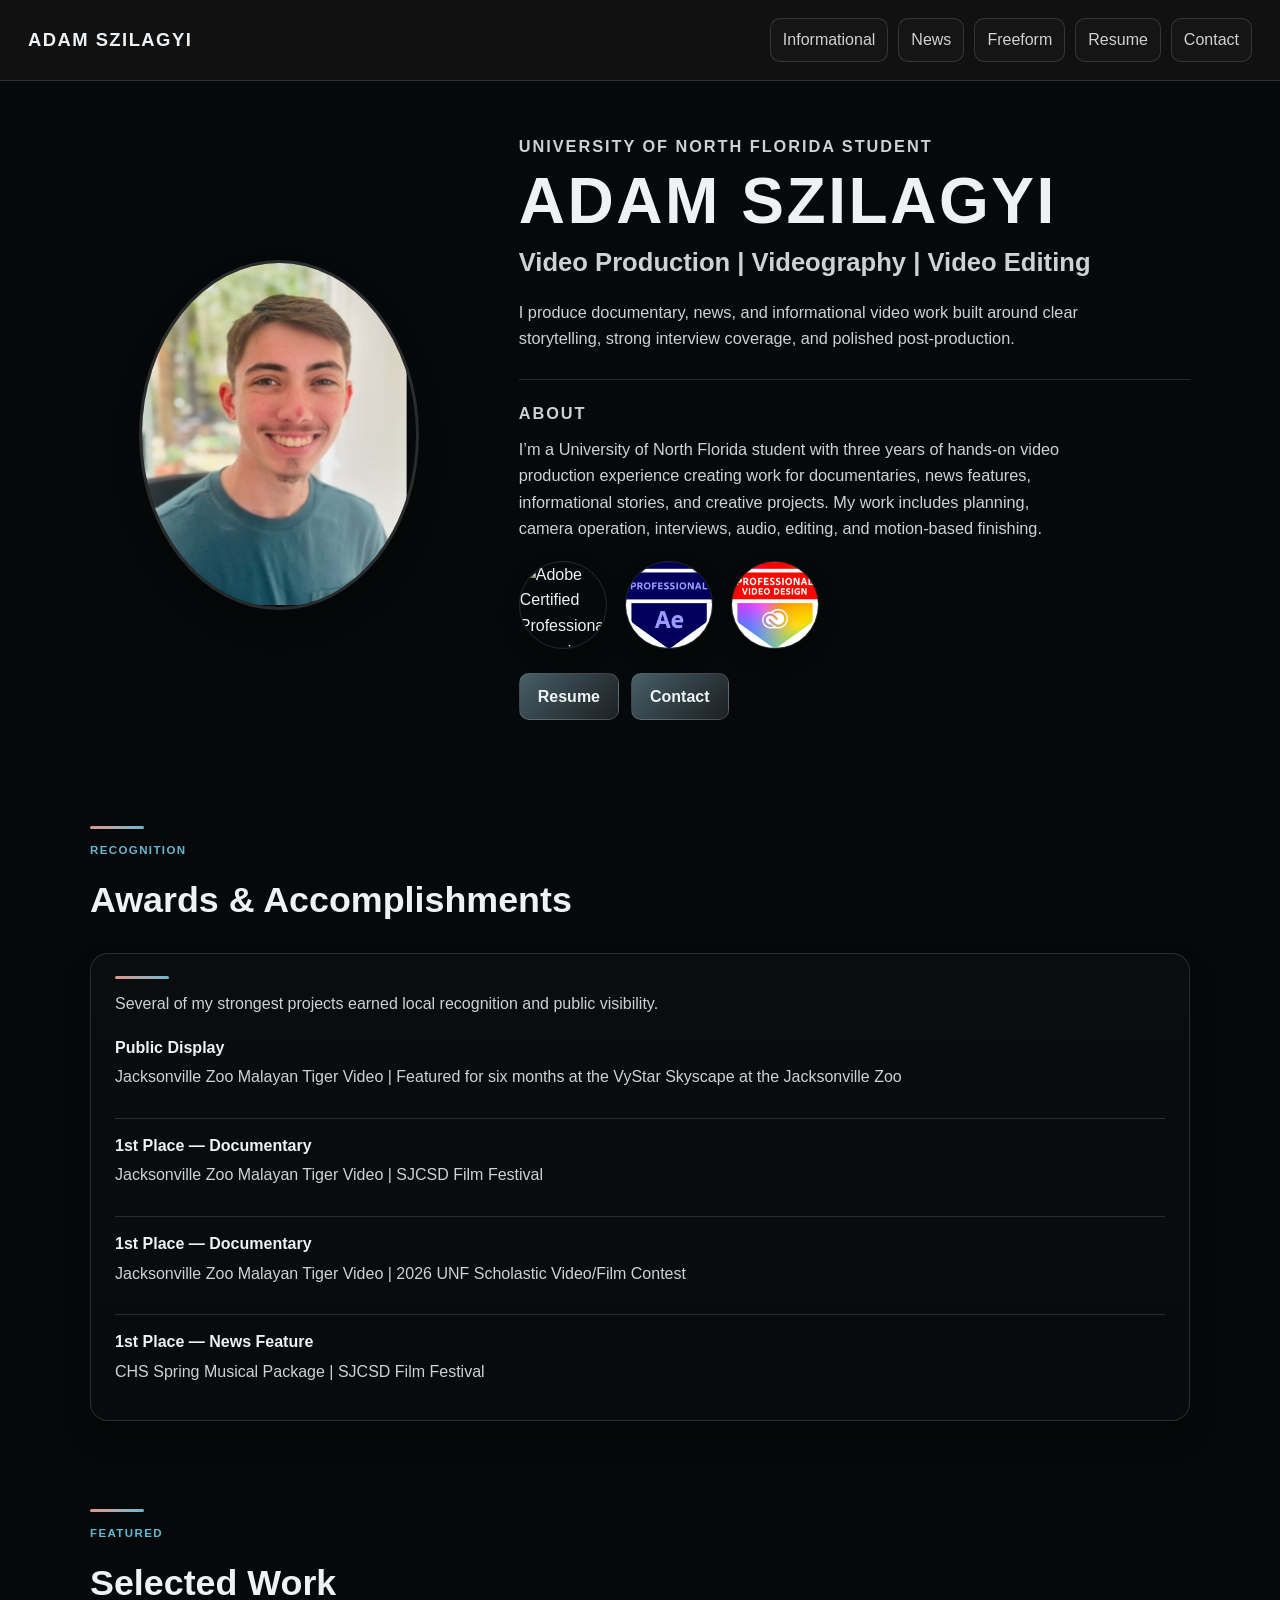
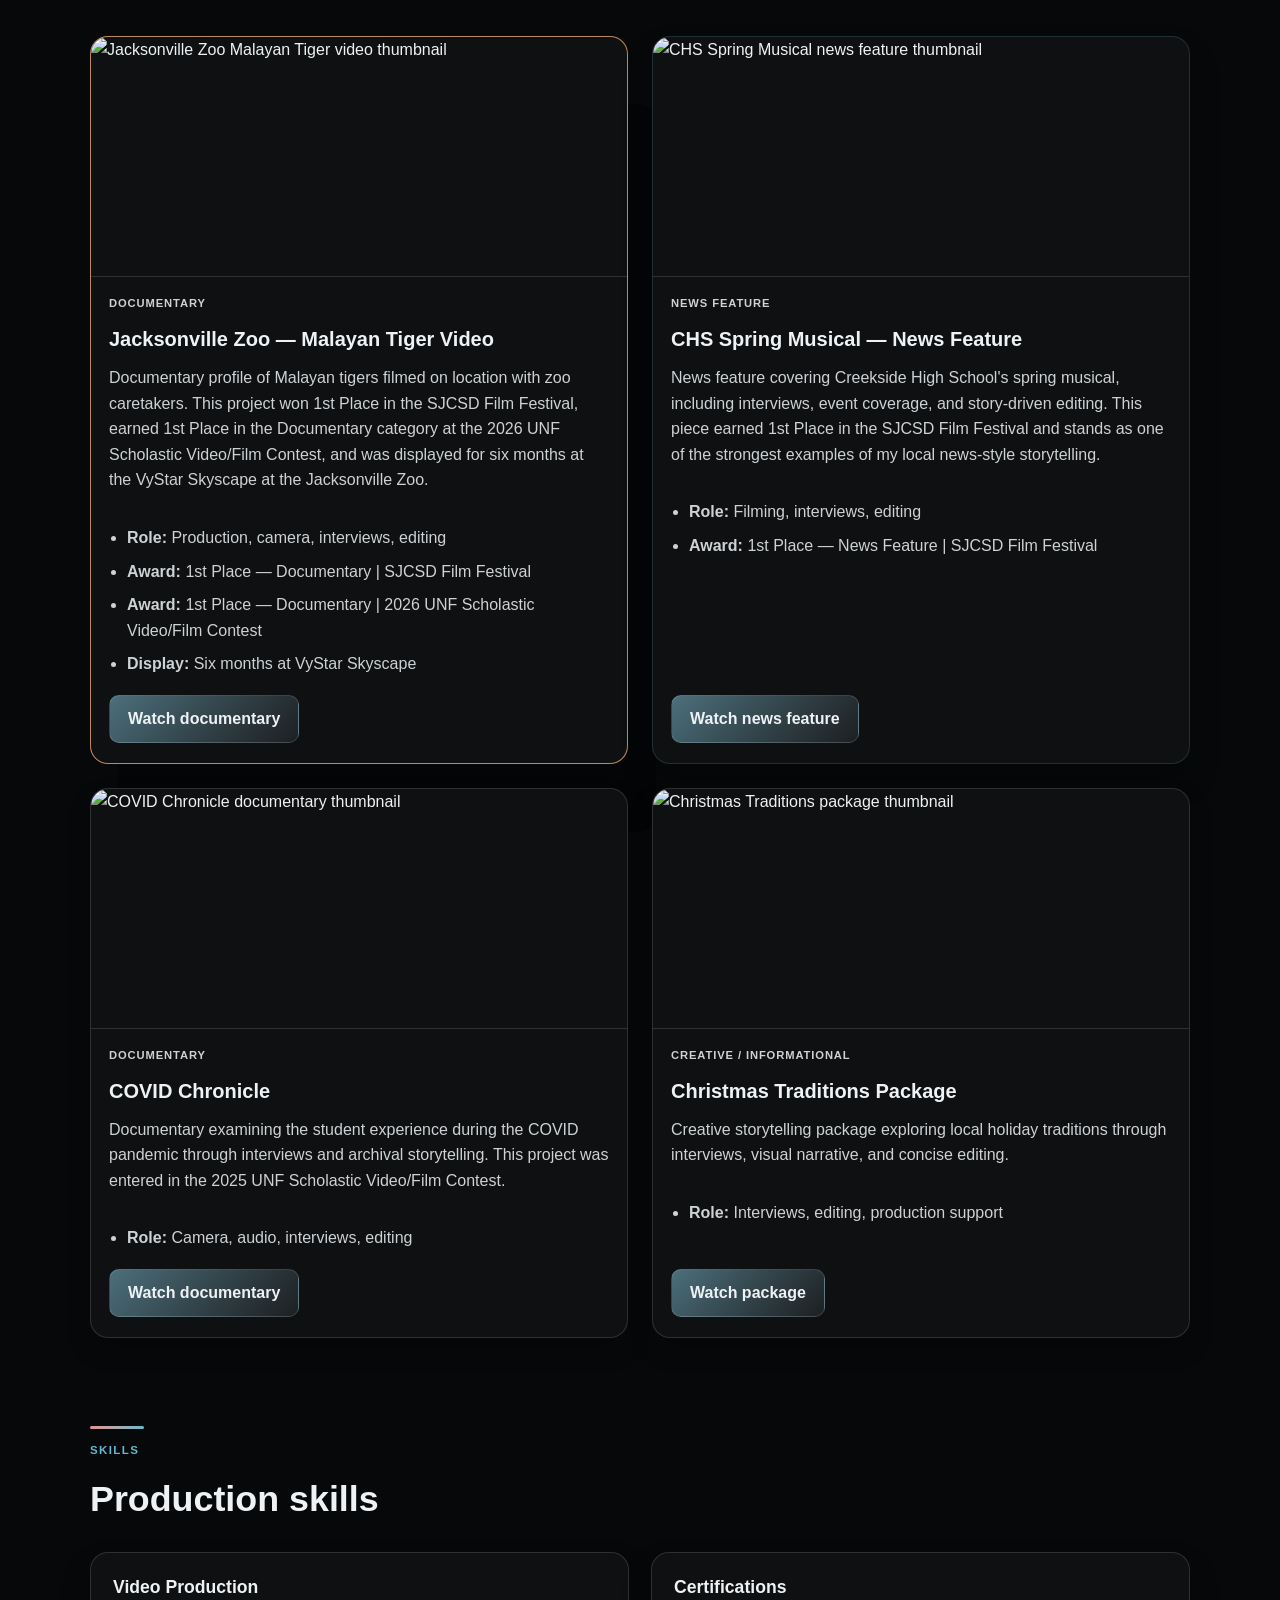
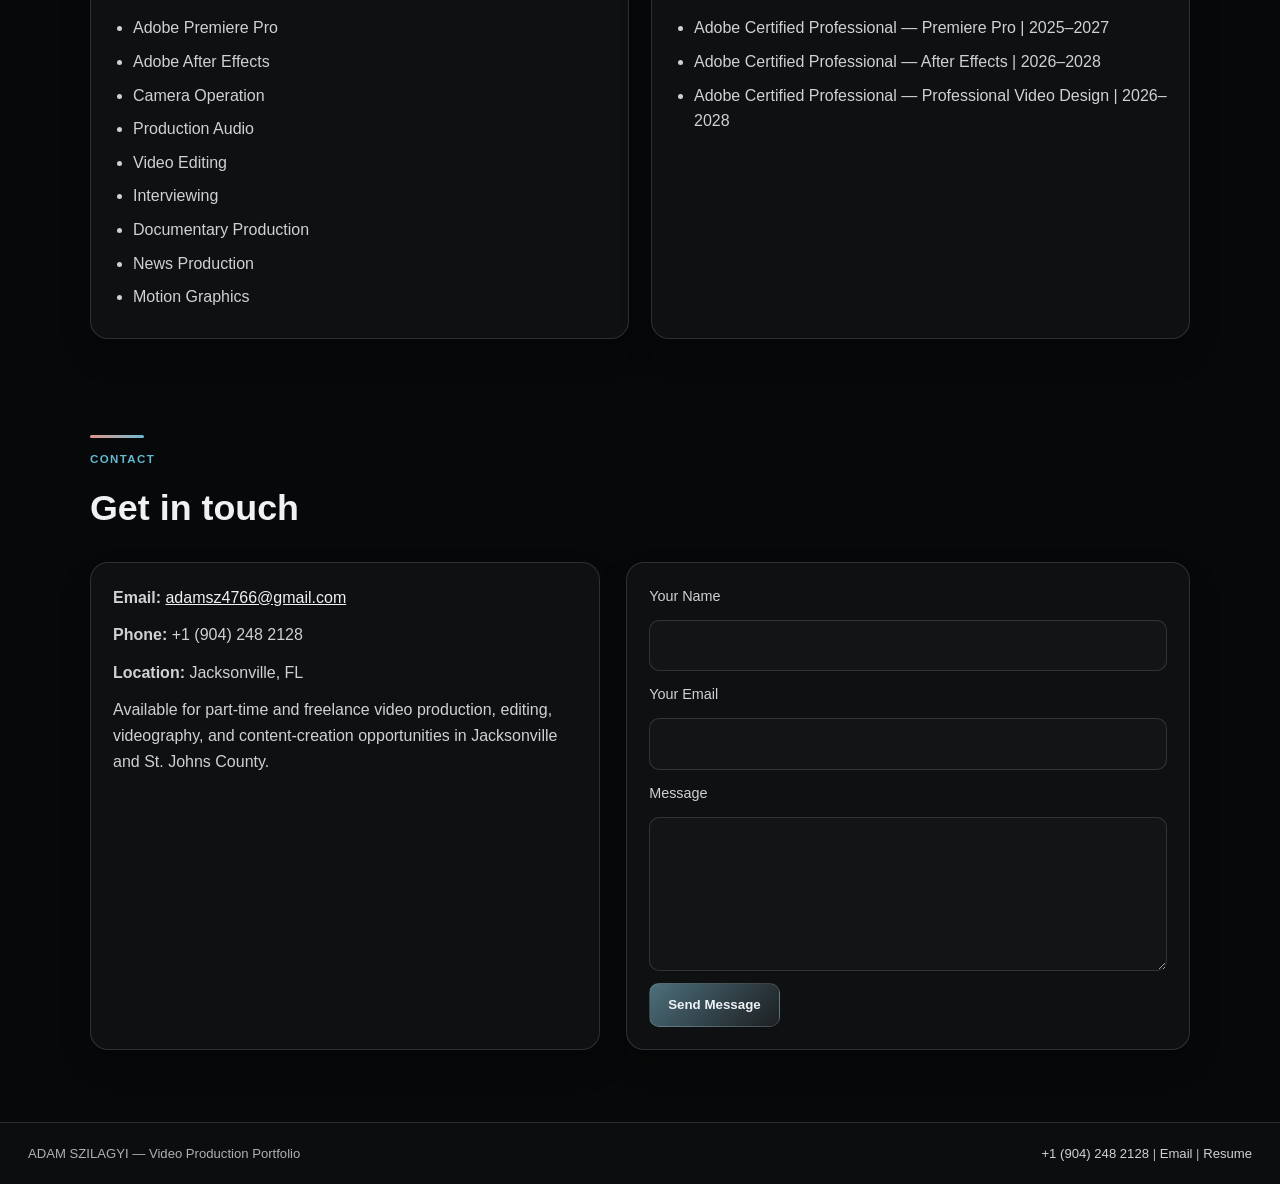
==== commit f169d7ca: "Update contact information across multiple HTML files; change email and add phone number" ====
--- a/index.html
+++ b/index.html
@@ -342,8 +342,9 @@
           <div class="contact-card">
             <p>
               <strong>Email:</strong>
-              <a href="mailto:adamszilagyi@gmail.com">adamszilagyi@gmail.com</a>
+              <a href="mailto:adamsz4766@gmail.com">adamsz4766@gmail.com</a>
             </p>
+            <p><strong>Phone:</strong> +1 (904) 248 2128</p>
             <p><strong>Location:</strong> Jacksonville, FL</p>
             <p>
               Available for part-time and freelance video production, editing,
@@ -380,7 +381,8 @@
     <footer>
       <div>ADAM SZILAGYI — Video Production Portfolio</div>
       <div>
-        <a href="mailto:adamszilagyi@gmail.com">Email</a> |
+        <a href="tel:+19042482128">+1 (904) 248 2128</a> |
+        <a href="mailto:adamsz4766@gmail.com">Email</a> |
         <a href="cv.pdf" target="_blank" rel="noopener noreferrer">Resume</a>
       </div>
     </footer>
--- a/styles.css
+++ b/styles.css
@@ -237,7 +237,11 @@
 }
 
 .button-link.secondary {
-  background: transparent;
+  background: linear-gradient(
+    135deg,
+    color-mix(in srgb, var(--accent-blue) 24%, var(--button-start)),
+    var(--button-end)
+  );
 }
 
 .button-link:hover,
